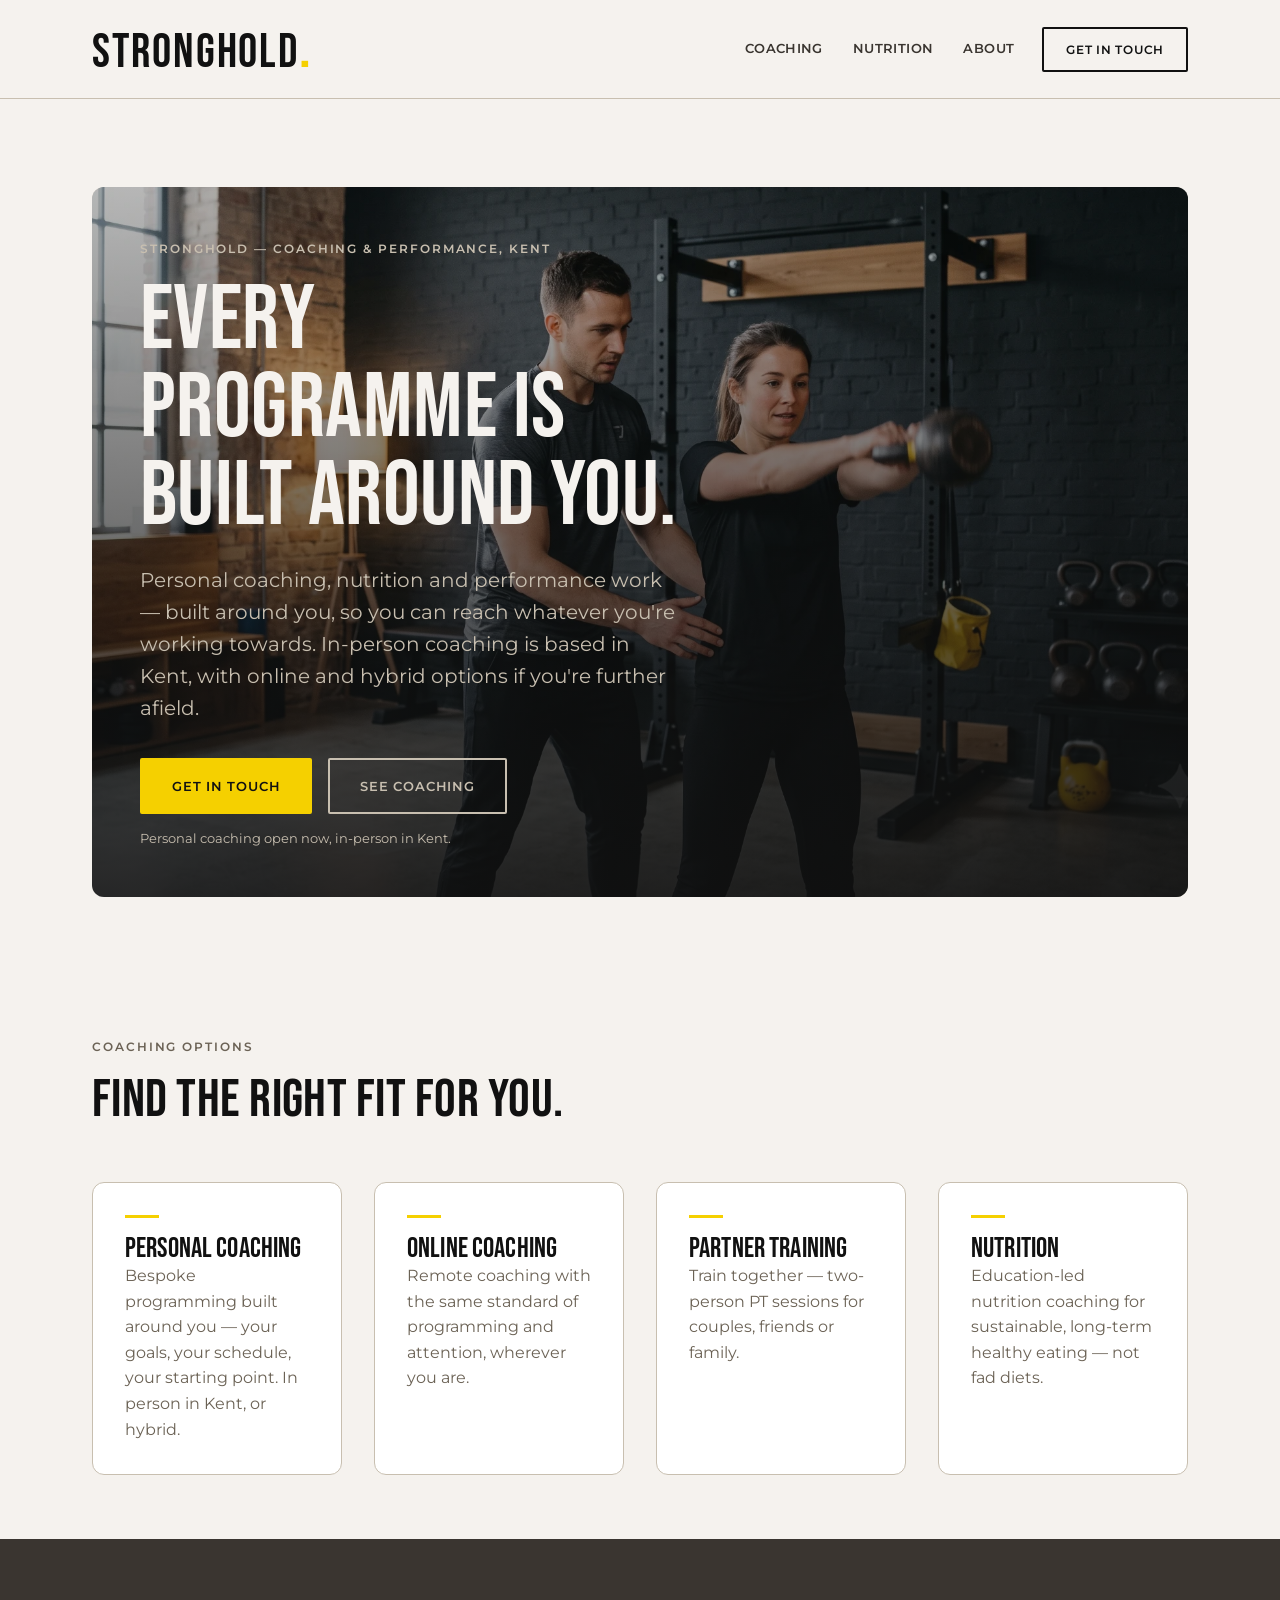
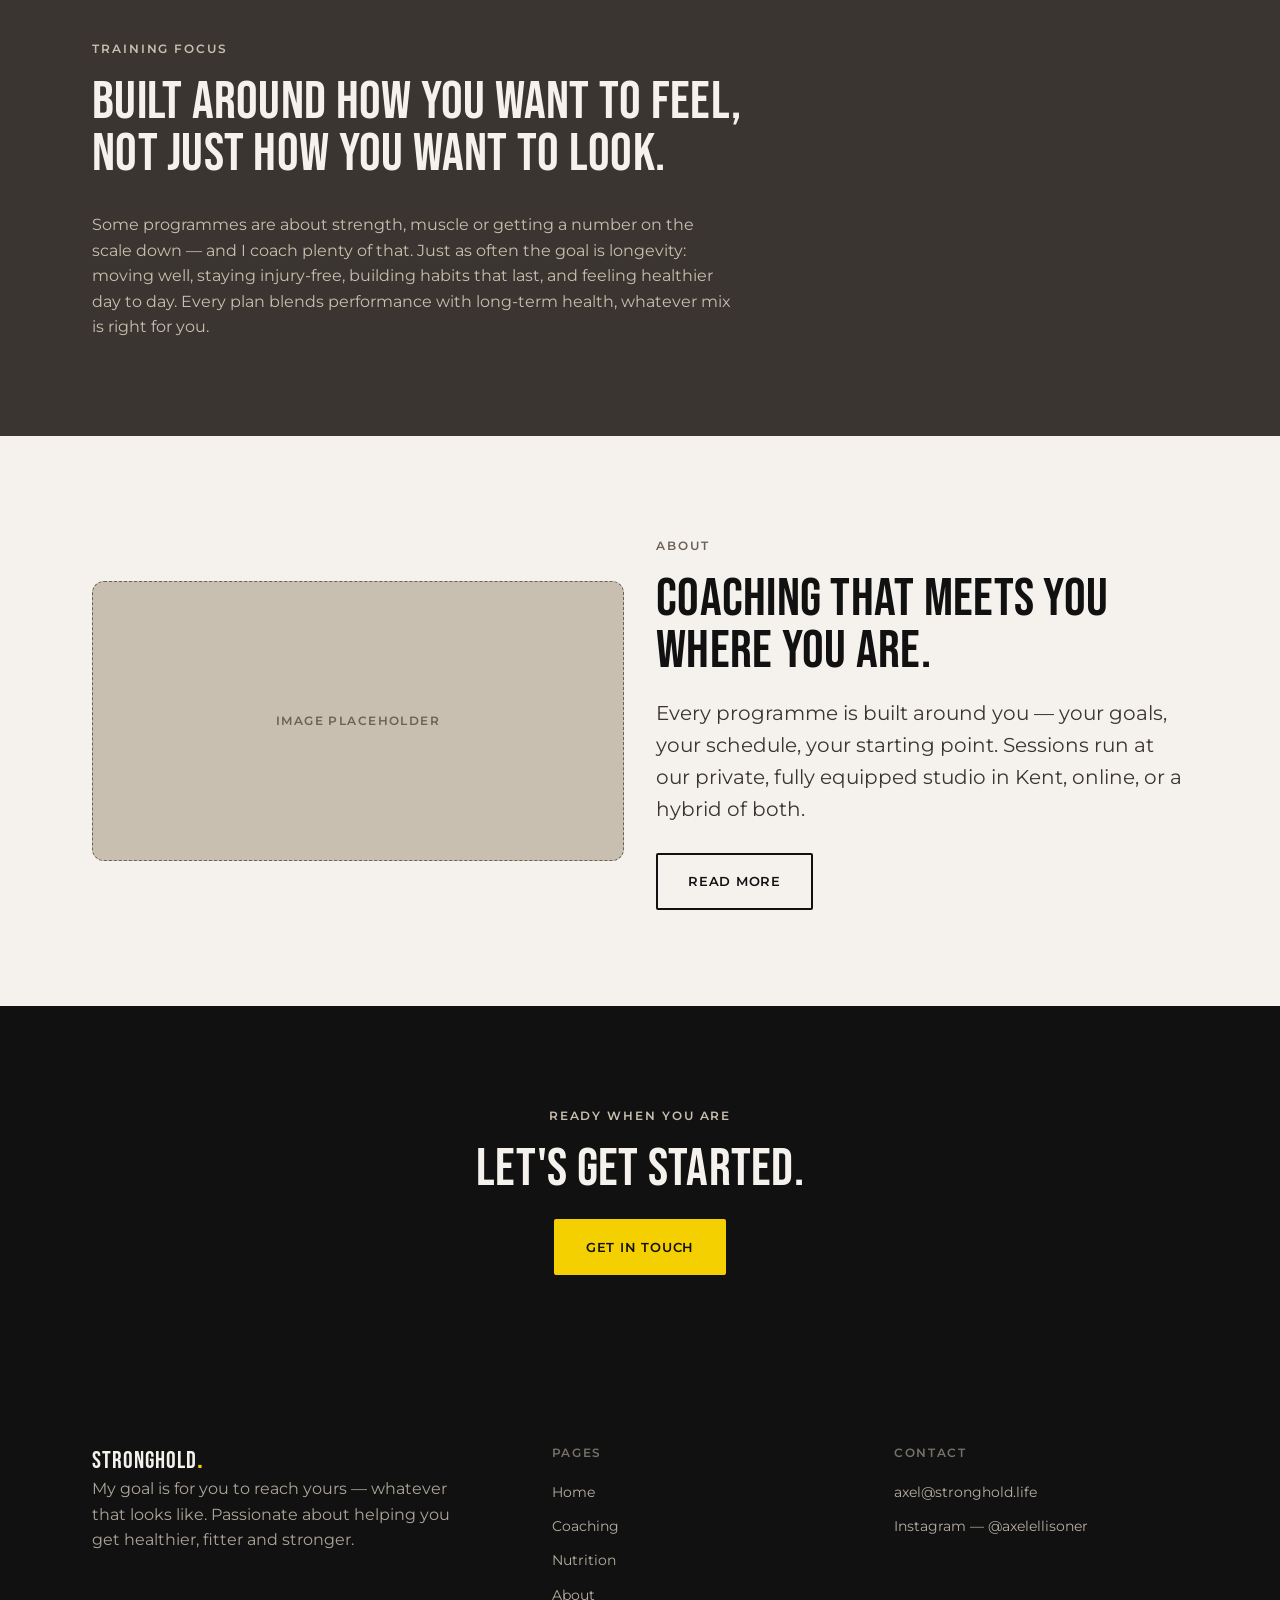
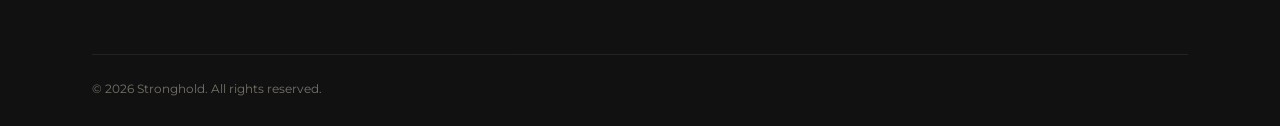
==== index.html @ ab75a1b2 "Initial commit: Stronghold coaching website Static site with homepage, coaching (personal/online/par" ====
<!DOCTYPE html>
<html lang="en">
<head>
<meta charset="UTF-8">
<meta name="viewport" content="width=device-width, initial-scale=1.0">
<title>Home — Stronghold</title>
<meta name="description" content="Stronghold — personal coaching, nutrition and performance. Every programme built around you.">
<link rel="preconnect" href="https://fonts.googleapis.com">
  <link rel="preconnect" href="https://fonts.gstatic.com" crossorigin>
  <link href="https://fonts.googleapis.com/css2?family=Bebas+Neue&family=Montserrat:wght@400;500;600;700&display=swap" rel="stylesheet">
  <link rel="stylesheet" href="style.css">

</head>
<body>
<nav class="nav">
  <div class="nav-inner">
    <a href="index.html" class="logo">STRONGHOLD<span class="logo-dot">.</span></a>
    <div class="nav-links">
        <a href="personal-coaching.html">Coaching</a>
        <a href="nutrition.html">Nutrition</a>
        <a href="about.html">About</a>
        <a href="about.html#contact" class="btn btn-ghost nav-cta mobile-cta">Get in touch</a>
    </div>
    <a href="about.html#contact" class="btn btn-ghost nav-cta">Get in touch</a>
    <button class="nav-toggle" aria-label="Open menu" aria-expanded="false">
      <span></span><span></span><span></span>
    </button>
  </div>
</nav>

<section class="hero">
  <div class="wrap">
    <div class="hero-media">
      <img src="hero-coaching.webp" alt="Coach guiding a client through a kettlebell swing in the studio" class="hero-media-img">
      <div class="hero-media-inner">
        <div class="eyebrow on-dark">Stronghold &mdash; Coaching &amp; Performance, Kent</div>
        <h1>Every programme is built around you.</h1>
        <p class="lede">Personal coaching, nutrition and performance work &mdash; built around you, so you can reach whatever you're working towards. In&#8209;person coaching is based in Kent, with online and hybrid options if you're further afield.</p>
        <div class="hero-ctas">
          <a href="about.html#contact" class="btn btn-primary">Get in touch</a>
          <a href="personal-coaching.html" class="btn btn-ghost on-dark">See coaching</a>
        </div>
        <p class="small" style="color:var(--sand); margin-top:14px;">Personal coaching open now, in-person in Kent.</p>
      </div>
    </div>
  </div>
</section>

<section class="section-tight">
  <div class="wrap">
    <div class="section-head">
      <div class="eyebrow">Coaching options</div>
      <h2>Find the right fit for you.</h2>
    </div>
    <div class="grid grid-4">
      <a href="personal-coaching.html#in-person" class="card">
        <div class="card-rule"></div>
        <h3>Personal Coaching</h3>
        <p>Bespoke programming built around you &mdash; your goals, your schedule, your starting point. In person in Kent, or hybrid.</p>
      </a>
      <a href="personal-coaching.html#online" class="card">
        <div class="card-rule"></div>
        <h3>Online Coaching</h3>
        <p>Remote coaching with the same standard of programming and attention, wherever you are.</p>
      </a>
      <a href="personal-coaching.html#partner" class="card">
        <div class="card-rule"></div>
        <h3>Partner Training</h3>
        <p>Train together &mdash; two-person PT sessions for couples, friends or family.</p>
      </a>
      <a href="nutrition.html" class="card">
        <div class="card-rule"></div>
        <h3>Nutrition</h3>
        <p>Education-led nutrition coaching for sustainable, long-term healthy eating &mdash; not fad diets.</p>
      </a>
    </div>
  </div>
</section>

<section class="section-stone">
  <div class="wrap">
    <div class="section-head" style="margin-bottom:32px;">
      <div class="eyebrow on-dark">Training focus</div>
      <h2>Built around how you want to feel, not just how you want to look.</h2>
    </div>
    <p style="max-width:640px;">Some programmes are about strength, muscle or getting a number on the scale down &mdash; and I coach plenty of that. Just as often the goal is longevity: moving well, staying injury&#8209;free, building habits that last, and feeling healthier day to day. Every plan blends performance with long&#8209;term health, whatever mix is right for you.</p>
  </div>
</section>

<section class="section">
  <div class="wrap grid grid-2" style="align-items:center;">
    <div class="img-placeholder" style="min-height:280px;">Image placeholder</div>
    <div>
      <div class="eyebrow">About</div>
      <h2 style="margin-bottom:20px;">Coaching that meets you where you are.</h2>
      <p class="lede" style="margin-bottom:28px;">Every programme is built around you &mdash; your goals, your schedule, your starting point. Sessions run at our private, fully equipped studio in Kent, online, or a hybrid of both.</p>
      <a href="about.html" class="btn btn-ghost">Read more</a>
    </div>
  </div>
</section>

<section class="section-dark">
  <div class="wrap center" style="max-width:640px; margin:0 auto;">
    <div class="eyebrow on-dark" style="justify-content:center;">Ready when you are</div>
    <h2 style="margin-bottom:24px;">Let's get started.</h2>
    <a href="about.html#contact" class="btn btn-primary on-dark">Get in touch</a>
  </div>
</section>

<footer class="footer">
  <div class="wrap">
    <div class="footer-grid">
      <div>
        <a href="index.html" class="logo">STRONGHOLD<span class="logo-dot">.</span></a>
        <p class="footer-statement">My goal is for you to reach yours — whatever that looks like. Passionate about helping you get healthier, fitter and stronger.</p>
      </div>
      <div>
        <div class="footer-heading">Pages</div>
        <div class="footer-links">
          <a href="index.html">Home</a>
          <a href="personal-coaching.html">Coaching</a>
          <a href="nutrition.html">Nutrition</a>
          <a href="about.html">About</a>
        </div>
      </div>
      <div>
        <div class="footer-heading">Contact</div>
        <div class="footer-links">
          <a href="mailto:axel@stronghold.life">axel@stronghold.life</a>
          <a href="https://instagram.com/axelellisoner" target="_blank" rel="noopener">Instagram — @axelellisoner</a>
        </div>
      </div>
    </div>
    <div class="footer-bottom">
      <span>&copy; 2026 Stronghold. All rights reserved.</span>
    </div>
  </div>
</footer>
<script src="script.js"></script>
</body>
</html>
---- style.css ----
/* ============================================================
   STRONGHOLD — shared stylesheet
   Light scheme. Bebas Neue (display) + Montserrat (body).
   ============================================================ */

:root{
  --bg:      #F5F2EE; /* background */
  --accent:  #F5D000; /* Maximum Yellow */
  --pitch:   #111111; /* near-black */
  --stone:   #3A3530; /* dark warm brown-black */
  --grey:    #6B6255; /* warm grey — secondary text */
  --sand:    #C8BFB0; /* borders / hairlines */
  --white:   #FFFFFF;

  --radius-cta: 2px;
  --radius-card: 12px;

  --container: 1160px;
  --gutter: 32px;
}

*, *::before, *::after{ box-sizing: border-box; }
html{ scroll-behavior: smooth; }
html, body{ margin:0; padding:0; }

body{
  background: var(--bg);
  color: var(--stone);
  font-family: 'Montserrat', sans-serif;
  font-weight: 400;
  font-size: 16px;
  line-height: 1.6;
  -webkit-font-smoothing: antialiased;
}

img{ max-width:100%; display:block; }
a{ color: inherit; text-decoration: none; }

.wrap{
  max-width: var(--container);
  margin: 0 auto;
  padding: 0 var(--gutter);
}

@media (prefers-reduced-motion: reduce){
  *{ animation-duration: 0.001ms !important; animation-iteration-count: 1 !important; transition-duration: 0.001ms !important; scroll-behavior: auto !important; }
}

:focus-visible{
  outline: 2px solid var(--pitch);
  outline-offset: 3px;
}

/* ---------- Type ---------- */

h1, h2, h3, h4,
.display{
  font-family: 'Bebas Neue', sans-serif;
  font-weight: 400;
  color: var(--pitch);
  line-height: 0.96;
  letter-spacing: 0.005em;
  margin: 0;
  text-transform: uppercase;
}

h1{ font-size: clamp(44px, 7.2vw, 92px); }
h2{ font-size: clamp(32px, 4.4vw, 54px); }
h3{ font-size: clamp(22px, 2.4vw, 28px); }

p{ margin: 0 0 16px; color: var(--grey); }
p:last-child{ margin-bottom: 0; }

.lede{
  font-size: clamp(17px, 1.6vw, 20px);
  color: var(--stone);
  max-width: 46ch;
}

.eyebrow{
  display: inline-flex;
  align-items: center;
  gap: 10px;
  font-family: 'Montserrat', sans-serif;
  font-weight: 600;
  font-size: 12px;
  letter-spacing: 0.16em;
  text-transform: uppercase;
  color: var(--grey);
  margin-bottom: 18px;
}

.eyebrow.on-dark{ color: var(--sand); }

/* ---------- Buttons ---------- */

.btn{
  display: inline-flex;
  align-items: center;
  justify-content: center;
  gap: 10px;
  font-family: 'Montserrat', sans-serif;
  font-weight: 600;
  font-size: 13px;
  letter-spacing: 0.06em;
  text-transform: uppercase;
  padding: 16px 30px;
  border-radius: var(--radius-cta);
  border: 2px solid transparent;
  cursor: pointer;
  transition: background 0.15s ease, color 0.15s ease, border-color 0.15s ease;
  white-space: nowrap;
}

.btn-primary{
  background: var(--accent);
  border-color: var(--accent);
  color: var(--pitch);
}
.btn-primary:hover{ background: transparent; border-color: var(--pitch); color: var(--pitch); }
.btn-primary.on-dark:hover{ border-color: var(--sand); color: var(--sand); }

.btn-ghost{
  background: transparent;
  border-color: var(--pitch);
  color: var(--pitch);
}
.btn-ghost:hover{ background: var(--pitch); color: var(--bg); }

.btn-ghost.on-dark{ border-color: var(--sand); color: var(--sand); }
.btn-ghost.on-dark:hover{ background: var(--sand); color: var(--stone); }

.btn-block{ width: 100%; }

/* ---------- Nav ---------- */

.nav{
  position: sticky;
  top: 0;
  z-index: 100;
  background: rgba(245,242,238,0.92);
  backdrop-filter: blur(8px);
  border-bottom: 1px solid var(--sand);
}

.nav-inner{
  max-width: var(--container);
  margin: 0 auto;
  padding: 18px var(--gutter);
  display: flex;
  align-items: center;
  gap: 28px;
}

.logo{
  font-family: 'Bebas Neue', sans-serif;
  font-size: 24px;
  line-height: 1;
  letter-spacing: 0.04em;
  color: var(--pitch);
  margin-right: auto;
}

.nav .logo{ font-size: 48px; }

.logo-dot{
  color: var(--accent);
  font-size: 1.3em;
}

.nav-links{
  display: flex;
  align-items: center;
  gap: 30px;
}

.nav-links a{
  font-size: 13px;
  font-weight: 600;
  letter-spacing: 0.03em;
  text-transform: uppercase;
  color: var(--stone);
  padding: 4px 0;
  border-bottom: 2px solid transparent;
  transition: color 0.15s ease, border-color 0.15s ease;
}
.nav-links a:hover,
.nav-links a[aria-current="page"]{
  color: var(--pitch);
  border-color: var(--accent);
}

.nav-cta{ padding: 11px 22px; font-size: 12px; flex: none; }
.mobile-cta{ display: none; }

.nav-toggle{
  display: none;
  width: 34px; height: 34px;
  border: none;
  background: transparent;
  cursor: pointer;
  position: relative;
  flex: none;
}
.nav-toggle span{
  position: absolute; left: 5px; right: 5px; height: 2px;
  background: var(--pitch);
  transition: transform 0.2s ease, opacity 0.2s ease, top 0.2s ease;
}
.nav-toggle span:nth-child(1){ top: 11px; }
.nav-toggle span:nth-child(2){ top: 17px; }
.nav-toggle span:nth-child(3){ top: 23px; }
.nav.open .nav-toggle span:nth-child(1){ top: 17px; transform: rotate(45deg); }
.nav.open .nav-toggle span:nth-child(2){ opacity: 0; }
.nav.open .nav-toggle span:nth-child(3){ top: 17px; transform: rotate(-45deg); }

@media (max-width: 860px){
  .nav-links{
    position: fixed;
    top: 65px; left: 0; right: 0; bottom: 0;
    background: var(--bg);
    flex-direction: column;
    align-items: flex-start;
    padding: 36px var(--gutter);
    gap: 26px;
    transform: translateX(100%);
    transition: transform 0.25s ease;
    overflow-y: auto;
  }
  .nav-links a{ font-size: 22px; font-family:'Bebas Neue',sans-serif; letter-spacing:0.02em; }
  .nav.open .nav-links{ transform: translateX(0); }
  .nav-toggle{ display: block; }
  .nav-cta{ display: none; }
  .nav.open .nav-cta.mobile-cta{
    display: inline-flex; margin-top: 6px;
  }
}

/* ---------- Sections / layout ---------- */

.section{ padding: 96px 0; }
.section-tight{ padding: 64px 0; }

.section-dark{ padding: 96px 0; background: var(--pitch); color: var(--sand); }
.section-dark h1, .section-dark h2, .section-dark h3{ color: var(--bg); }
.section-dark p{ color: var(--sand); }

.section-stone{ padding: 96px 0; background: var(--stone); color: var(--sand); }
.section-stone h1, .section-stone h2, .section-stone h3{ color: var(--bg); }
.section-stone p{ color: var(--sand); }

.grid{ display: grid; gap: var(--gutter); }
.grid-2{ grid-template-columns: 1fr 1fr; }
.grid-3{ grid-template-columns: repeat(3, 1fr); }
.grid-4{ grid-template-columns: repeat(4, 1fr); }

@media (max-width: 860px){
  .grid-2, .grid-3, .grid-4{ grid-template-columns: 1fr; }
}

.hairline{ border: none; border-top: 1px solid var(--sand); margin: 0; }
.hairline.on-dark{ border-top-color: rgba(245,242,238,0.18); }

/* ---------- Cards ---------- */

.card{
  background: var(--white);
  border: 1px solid var(--sand);
  border-radius: var(--radius-card);
  padding: 32px;
}

.card-flush{ padding: 0; overflow: hidden; }

.card-dark{
  background: var(--stone);
  border-color: var(--stone);
  color: var(--sand);
}
.card-dark h3{ color: var(--bg); }
.card-dark p{ color: var(--sand); }

.card-rule{
  width: 34px; height: 3px;
  background: var(--accent);
  margin-bottom: 18px;
}

/* ---------- Tags / pills ---------- */

.tag{
  display: inline-flex;
  align-items: center;
  gap: 8px;
  font-size: 12px;
  font-weight: 600;
  letter-spacing: 0.06em;
  text-transform: uppercase;
  color: var(--stone);
  border: 1px solid var(--sand);
  border-radius: 999px;
  padding: 9px 16px;
}
.tag::before{
  content:'';
  width:5px; height:5px;
  background: var(--accent);
  border-radius: 50%;
  flex: none;
}
.tag-row{ display:flex; flex-wrap:wrap; gap:12px; }

.tag.on-dark{ color: var(--sand); border-color: rgba(245,242,238,0.25); }

/* ---------- Hero ---------- */

.hero{
  padding: 88px 0 72px;
}

.hero h1{ margin-bottom: 22px; }
.hero .lede{ margin-bottom: 34px; }
.hero-ctas{ display:flex; flex-wrap:wrap; gap: 16px; }

.hero-media{
  position: relative;
  min-height: 640px;
  border-radius: var(--radius-card);
  overflow: hidden;
  display: flex;
  align-items: flex-end;
  background: var(--sand);
}
.hero-media-img{
  position: absolute; inset: 0;
  width: 100%; height: 100%;
  object-fit: cover;
  z-index: 0;
}
.hero-media::before{
  content: '';
  position: absolute; inset: 0;
  z-index: 1;
  background: linear-gradient(180deg, rgba(17,17,17,0.3) 0%, rgba(17,17,17,0.9) 100%);
}
.hero-media-inner{
  position: relative;
  z-index: 2;
  padding: 48px;
  max-width: 640px;
}
.hero-media-inner h1{ color: var(--bg); }
.hero-media-inner .lede{ color: var(--sand); }
@media (max-width: 600px){
  .hero-media{ min-height: 440px; }
  .hero-media-inner{ padding: 28px; }
}

.hero-panel{
  background: var(--stone);
  border-radius: var(--radius-card);
  padding: 40px;
  position: relative;
  overflow: hidden;
  min-height: 320px;
  display: flex;
  flex-direction: column;
  justify-content: flex-end;
  color: var(--sand);
}
.hero-panel::before{
  content: 'S';
  position: absolute;
  top: -0.28em; right: -0.06em;
  font-family: 'Bebas Neue', sans-serif;
  font-size: 340px;
  color: rgba(245,242,238,0.05);
  line-height: 1;
  pointer-events: none;
}
.hero-panel .panel-label{
  font-size: 12px; font-weight:600; letter-spacing:0.14em; text-transform:uppercase;
  color: var(--sand); opacity:0.75; margin-bottom: 10px;
}
.hero-panel .panel-stat{
  font-family:'Bebas Neue',sans-serif; font-size: 56px; color: var(--bg); line-height:1;
}

/* ---------- Image placeholders ---------- */

.img-placeholder{
  background: var(--sand);
  border: 1px dashed var(--grey);
  border-radius: var(--radius-card);
  display: flex;
  align-items: center;
  justify-content: center;
  min-height: 320px;
  color: var(--grey);
  font-size: 12px;
  font-weight: 600;
  letter-spacing: 0.12em;
  text-transform: uppercase;
}

/* ---------- Form ---------- */

.form-card{
  background: var(--white);
  border: 1px solid var(--sand);
  border-radius: var(--radius-card);
  padding: 40px;
}
@media (max-width:600px){ .form-card{ padding: 28px 22px; } }

.field{ margin-bottom: 22px; }
.field label{
  display:block;
  font-size: 12px;
  font-weight: 600;
  letter-spacing: 0.08em;
  text-transform: uppercase;
  color: var(--stone);
  margin-bottom: 9px;
}
.field input,
.field textarea,
.field select{
  width: 100%;
  font-family: 'Montserrat', sans-serif;
  font-size: 15px;
  color: var(--pitch);
  background: var(--bg);
  border: 1px solid var(--sand);
  border-radius: var(--radius-cta);
  padding: 13px 15px;
  transition: border-color 0.15s ease;
}
.field input:focus,
.field textarea:focus,
.field select:focus{
  border-color: var(--pitch);
  outline: none;
}
.field textarea{ resize: vertical; min-height: 110px; }

.form-note{
  font-size: 13px;
  color: var(--grey);
  margin-top: 16px;
}
.form-note a{ color: var(--stone); text-decoration: underline; text-underline-offset: 3px; }

.form-status{
  font-size: 13px;
  font-weight: 600;
  margin-top: 14px;
  display: none;
}
.form-status.visible{ display: block; }

/* ---------- Footer ---------- */

.footer{
  background: var(--pitch);
  color: var(--sand);
  padding: 72px 0 28px;
}
.footer-grid{
  display: grid;
  grid-template-columns: 1.4fr 1fr 1fr;
  gap: 48px;
  padding-bottom: 48px;
}
@media (max-width: 760px){
  .footer-grid{ grid-template-columns: 1fr; gap: 36px; }
}
.footer .logo{ color: var(--bg); margin-bottom: 16px; }
.footer-statement{ max-width: 34ch; color: var(--sand); opacity: 0.85; }

.footer-heading{
  font-size: 12px; font-weight:600; letter-spacing:0.14em; text-transform:uppercase;
  color: var(--sand); opacity: 0.55; margin-bottom: 18px;
}
.footer-links{ display:flex; flex-direction:column; gap:12px; }
.footer-links a{ color: var(--sand); font-size: 14px; opacity: 0.9; }
.footer-links a:hover{ color: var(--accent); opacity: 1; }

.footer-bottom{
  border-top: 1px solid rgba(245,242,238,0.14);
  padding-top: 24px;
  display: flex;
  justify-content: space-between;
  align-items: center;
  flex-wrap: wrap;
  gap: 12px;
  font-size: 12px;
  color: var(--sand);
  opacity: 0.55;
}

/* ---------- Misc utility ---------- */

.center{ text-align: center; }
.mx-auto{ margin-left:auto; margin-right:auto; }
.section-head{ max-width: 680px; margin-bottom: 56px; }
.section-head.center{ margin-left:auto; margin-right:auto; }
.mt-40{ margin-top: 40px; }
.small{ font-size: 13px; }
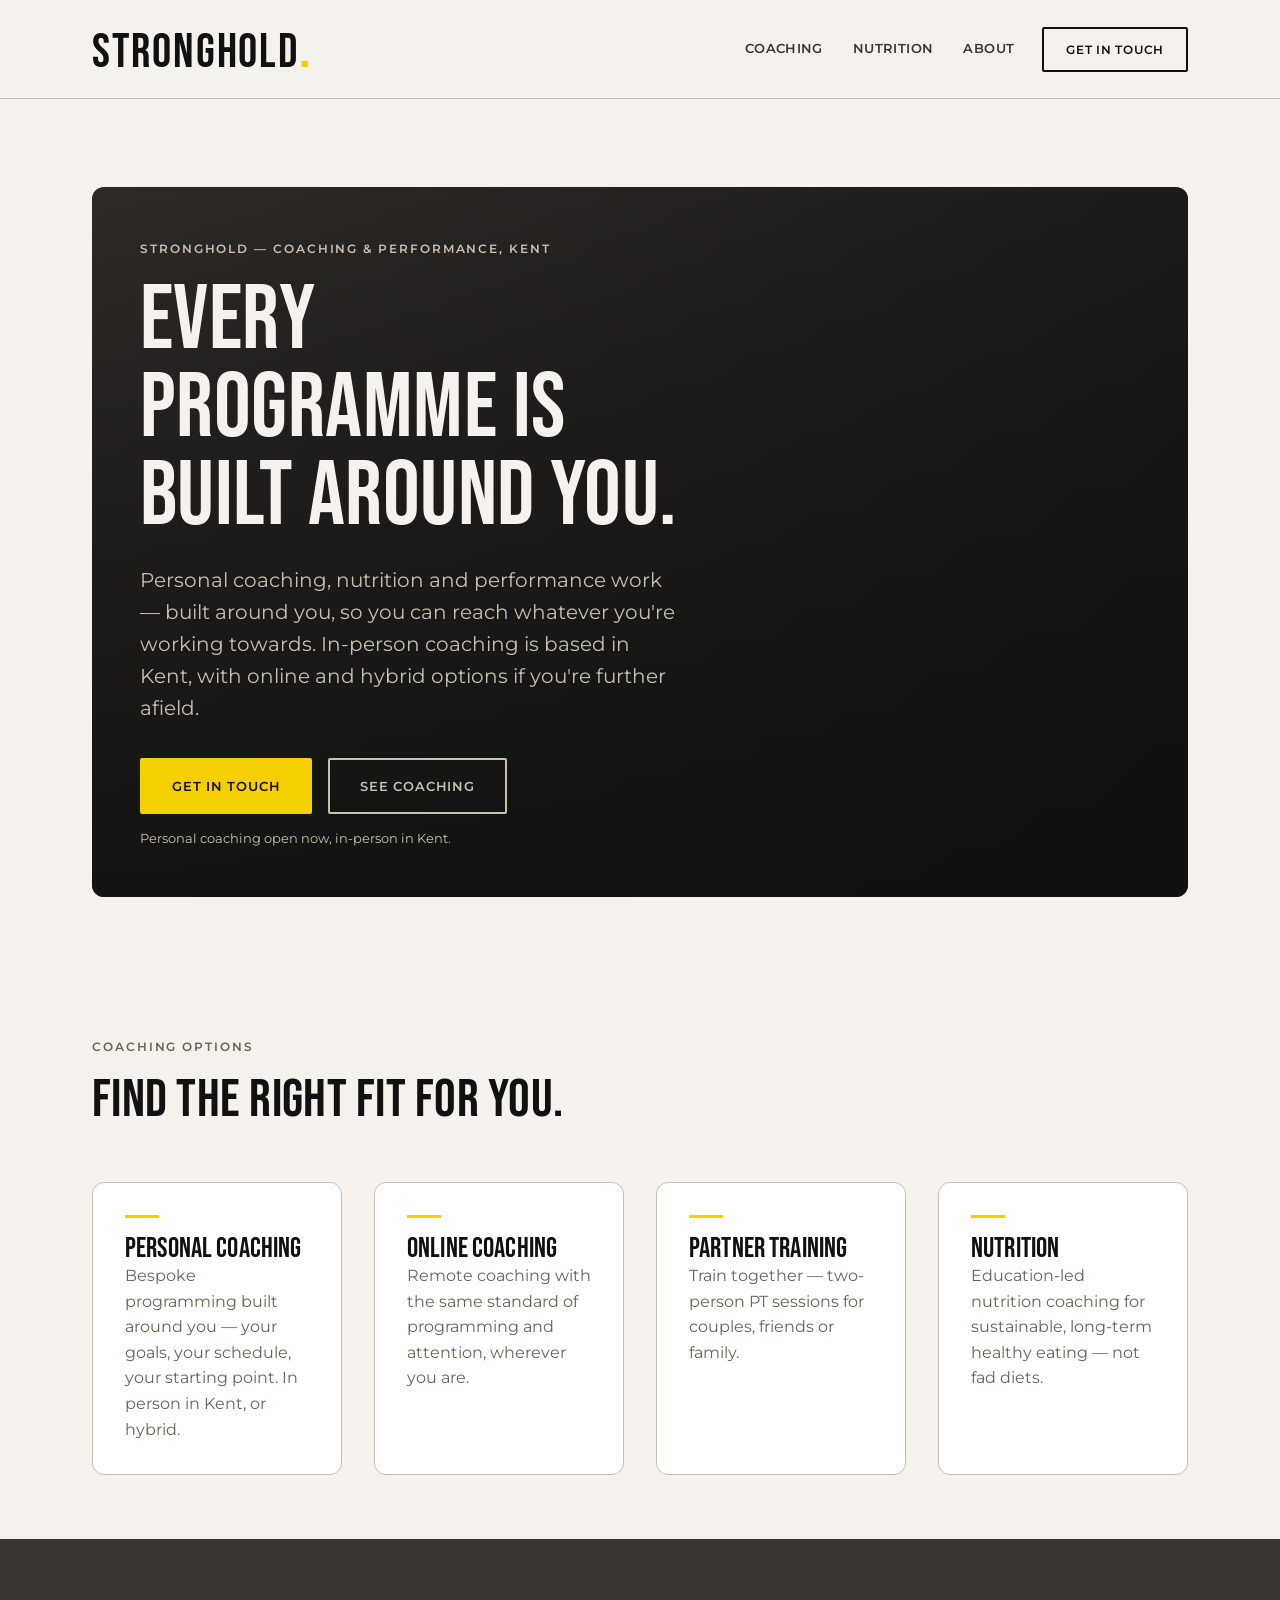
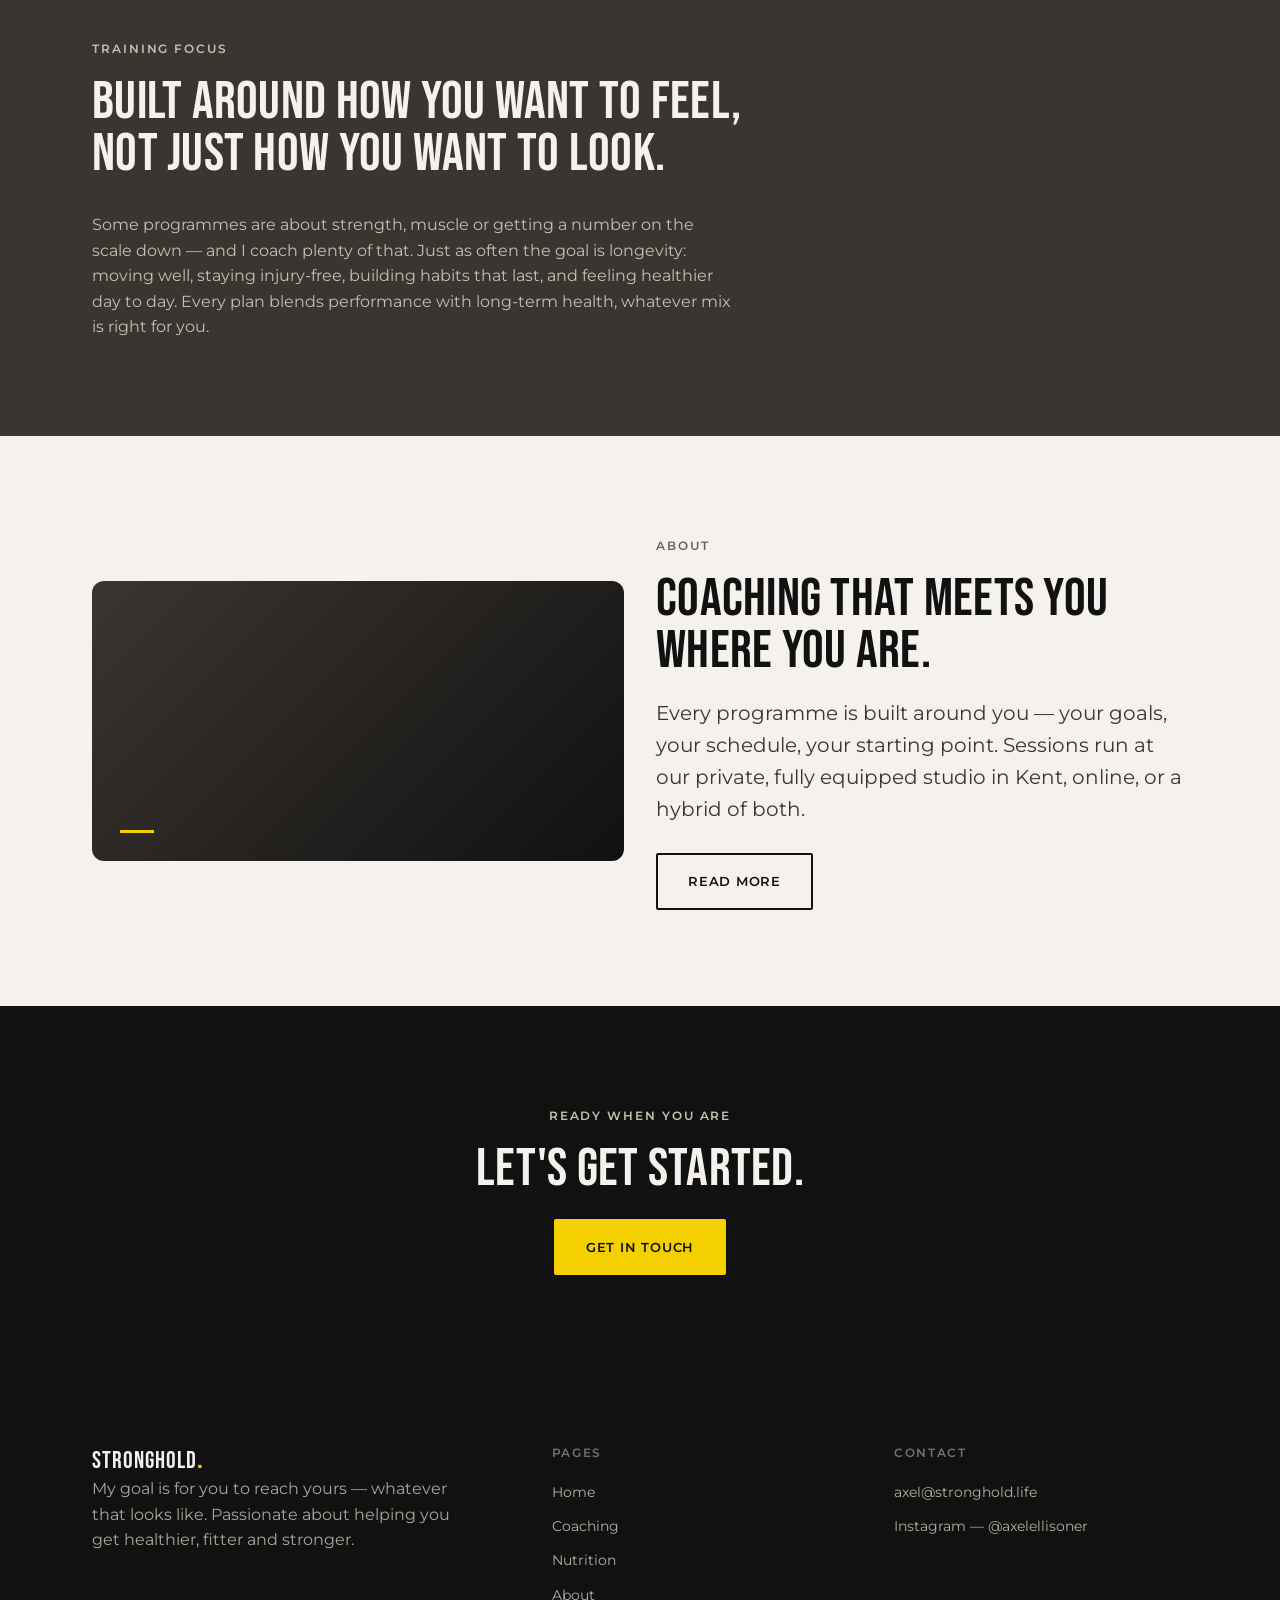
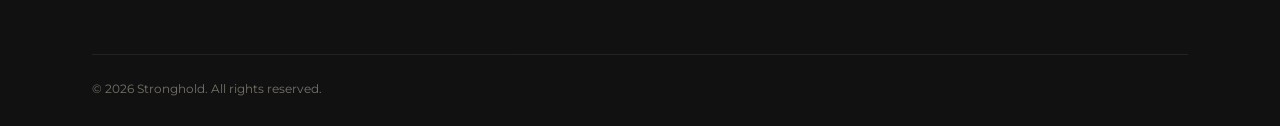
==== commit 955880bf: "Add image-free launch version Replace the hero photo and placeholder image boxes with CSS gradient p" ====
--- a/index.html
+++ b/index.html
@@ -30,8 +30,7 @@
 
 <section class="hero">
   <div class="wrap">
-    <div class="hero-media">
-      <img src="hero-coaching.webp" alt="Coach guiding a client through a kettlebell swing in the studio" class="hero-media-img">
+    <div class="hero-media hero-media--no-image">
       <div class="hero-media-inner">
         <div class="eyebrow on-dark">Stronghold &mdash; Coaching &amp; Performance, Kent</div>
         <h1>Every programme is built around you.</h1>
@@ -89,7 +88,7 @@
 
 <section class="section">
   <div class="wrap grid grid-2" style="align-items:center;">
-    <div class="img-placeholder" style="min-height:280px;">Image placeholder</div>
+    <div class="img-placeholder" style="min-height:280px;"></div>
     <div>
       <div class="eyebrow">About</div>
       <h2 style="margin-bottom:20px;">Coaching that meets you where you are.</h2>
--- a/style.css
+++ b/style.css
@@ -337,6 +337,9 @@
   object-fit: cover;
   z-index: 0;
 }
+.hero-media--no-image{
+  background: linear-gradient(135deg, var(--stone) 0%, var(--pitch) 100%);
+}
 .hero-media::before{
   content: '';
   position: absolute; inset: 0;
@@ -386,21 +389,21 @@
   font-family:'Bebas Neue',sans-serif; font-size: 56px; color: var(--bg); line-height:1;
 }
 
-/* ---------- Image placeholders ---------- */
+/* ---------- Decorative panels (image-free) ---------- */
 
 .img-placeholder{
-  background: var(--sand);
-  border: 1px dashed var(--grey);
+  background: linear-gradient(135deg, var(--stone) 0%, var(--pitch) 100%);
   border-radius: var(--radius-card);
-  display: flex;
-  align-items: center;
-  justify-content: center;
+  position: relative;
+  overflow: hidden;
   min-height: 320px;
-  color: var(--grey);
-  font-size: 12px;
-  font-weight: 600;
-  letter-spacing: 0.12em;
-  text-transform: uppercase;
+}
+.img-placeholder::after{
+  content: '';
+  position: absolute;
+  bottom: 28px; left: 28px;
+  width: 34px; height: 3px;
+  background: var(--accent);
 }
 
 /* ---------- Form ---------- */
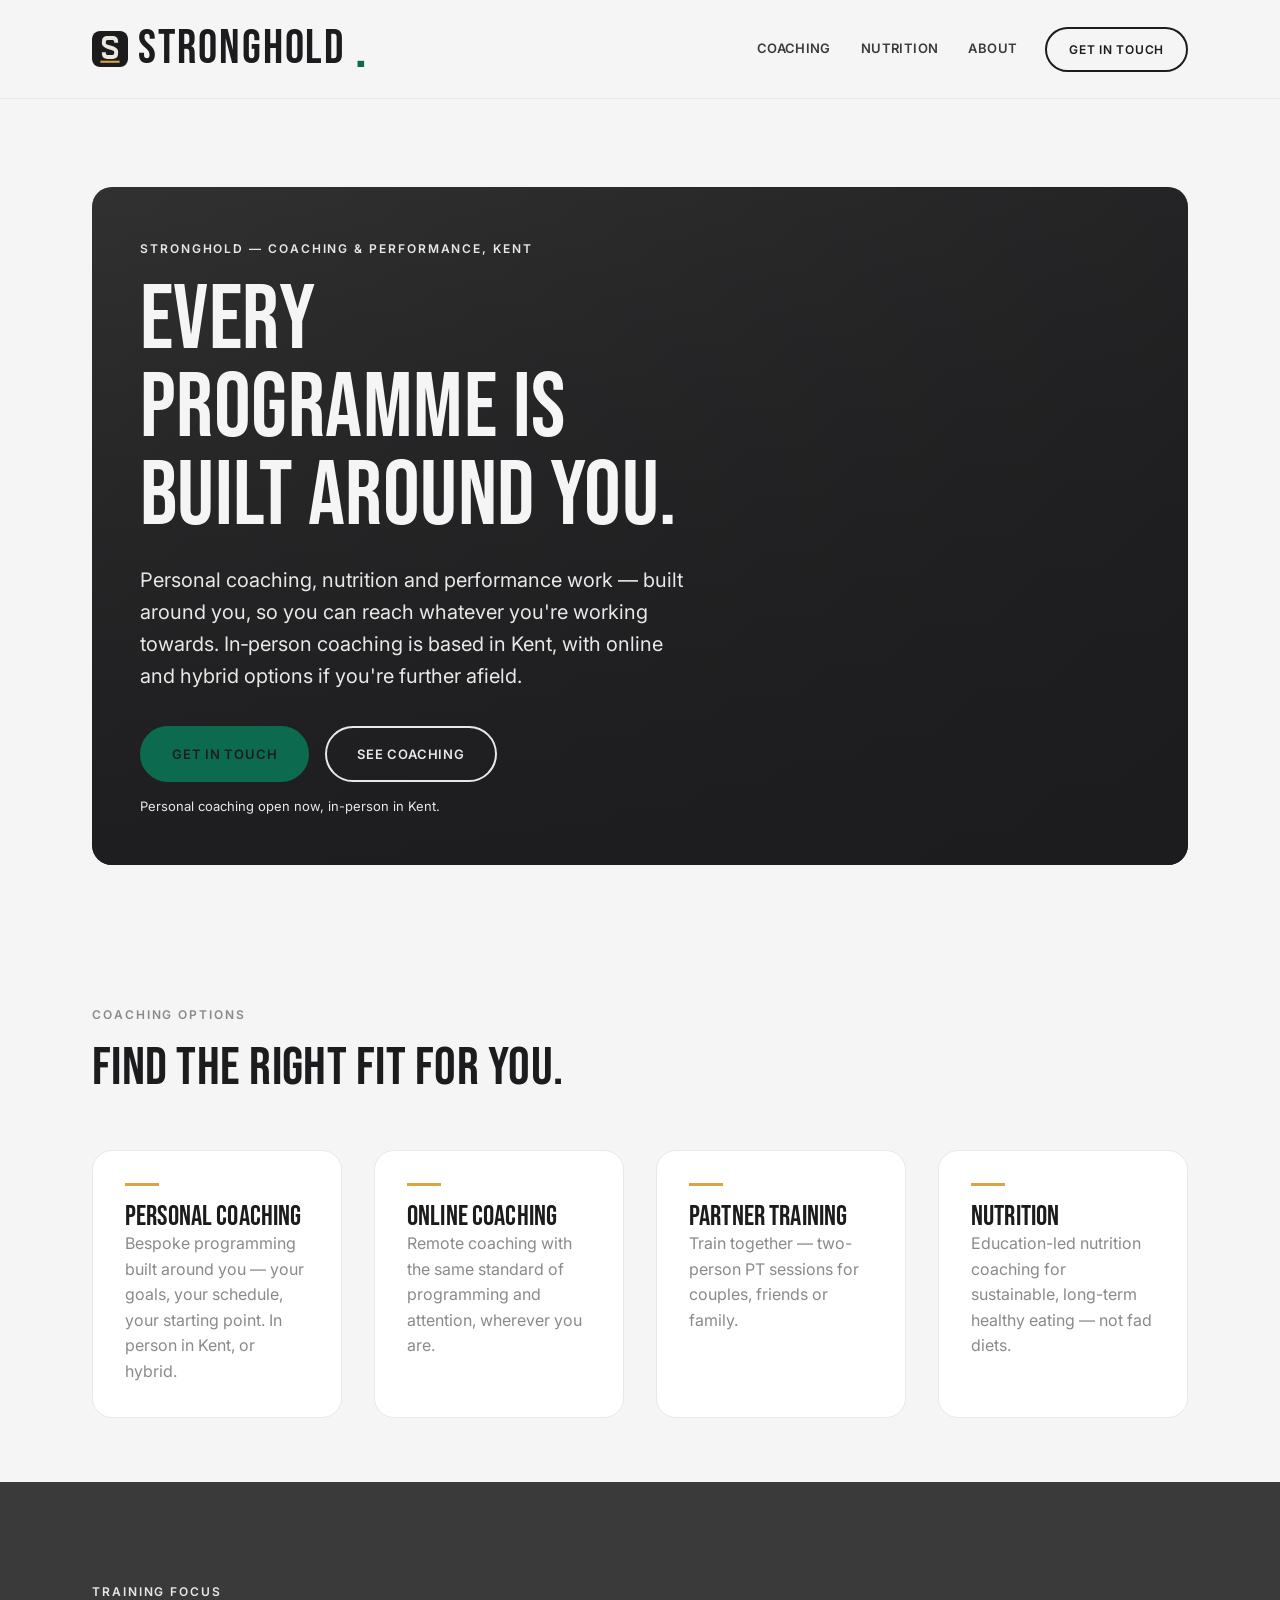
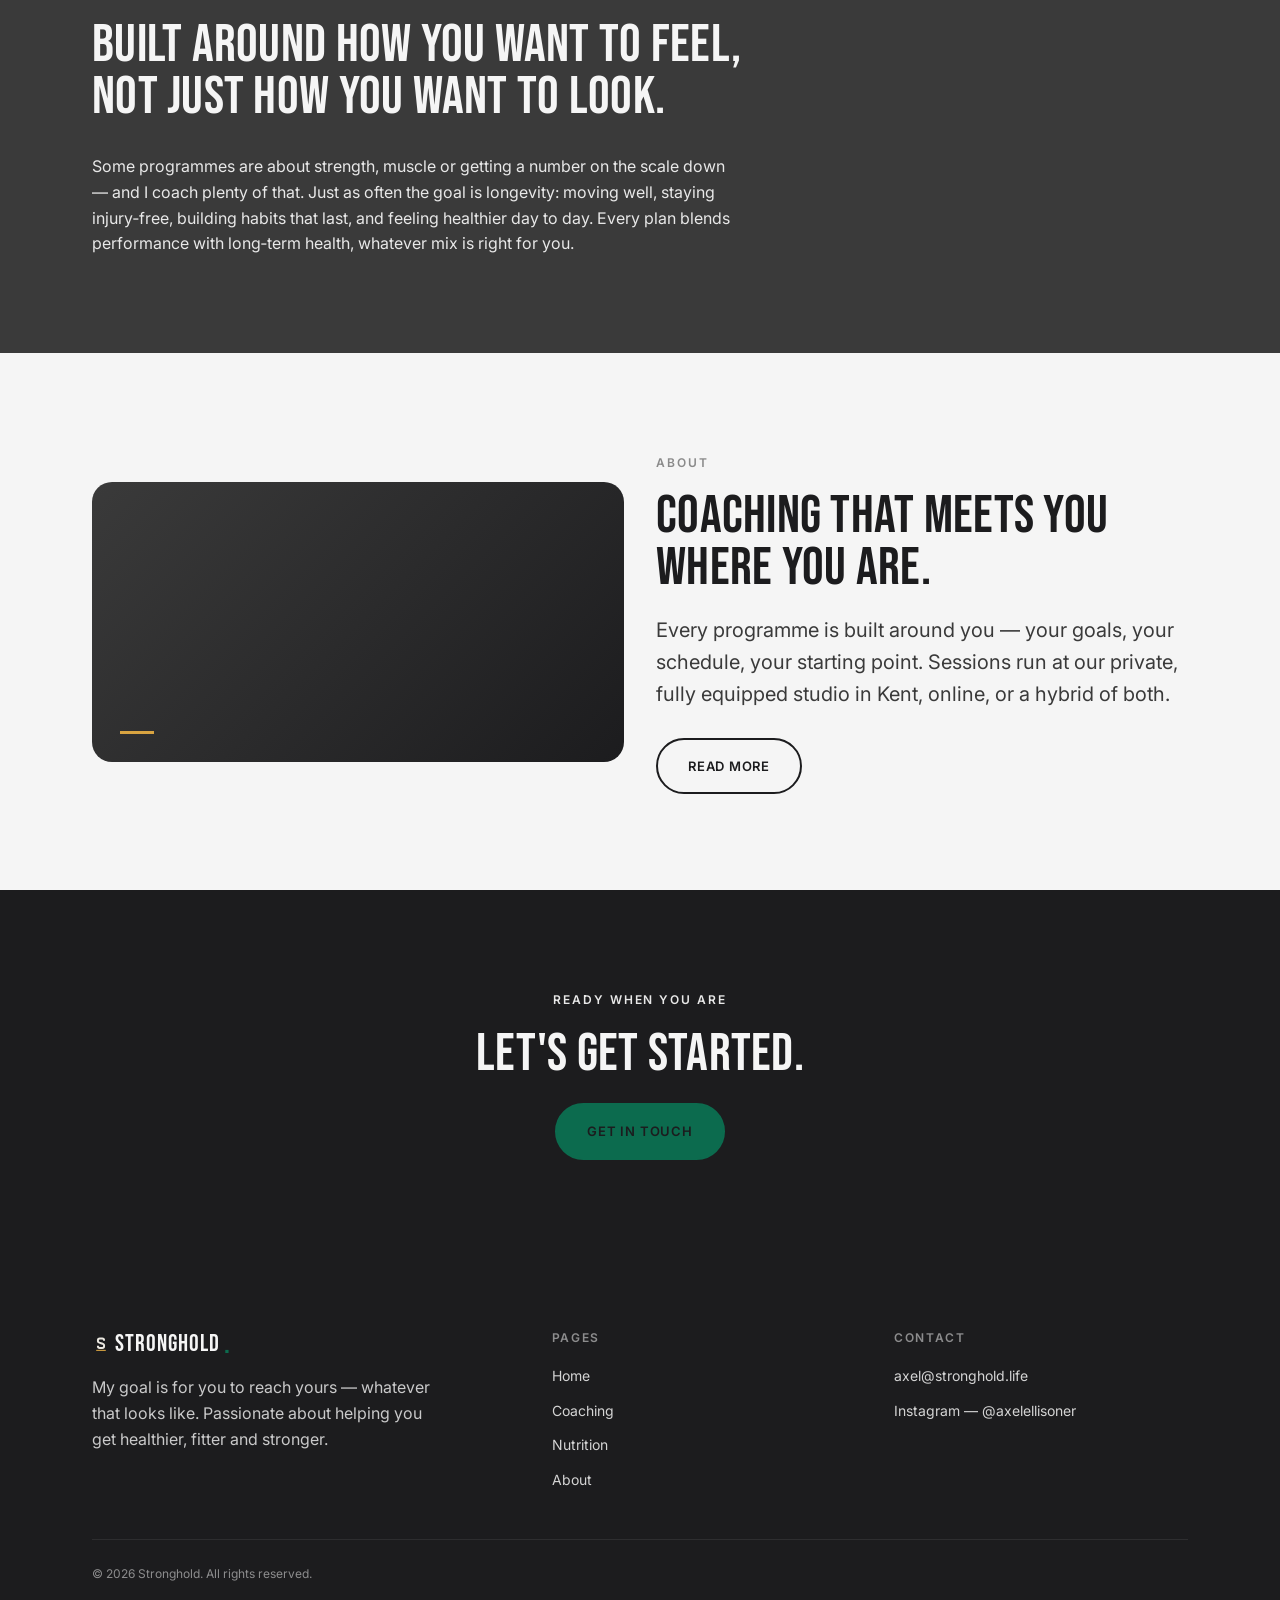
==== commit 914b2324: "Restyle website to match Stronghold Coach app branding Adopt the app's visual identity across all pa" ====
--- a/index.html
+++ b/index.html
@@ -7,14 +7,15 @@
 <meta name="description" content="Stronghold — personal coaching, nutrition and performance. Every programme built around you.">
 <link rel="preconnect" href="https://fonts.googleapis.com">
   <link rel="preconnect" href="https://fonts.gstatic.com" crossorigin>
-  <link href="https://fonts.googleapis.com/css2?family=Bebas+Neue&family=Montserrat:wght@400;500;600;700&display=swap" rel="stylesheet">
+  <link href="https://fonts.googleapis.com/css2?family=Bebas+Neue&family=Inter:wght@400;500;600;700;800&display=swap" rel="stylesheet">
+  <link rel="icon" href="logo-mark.svg" type="image/svg+xml">
   <link rel="stylesheet" href="style.css">
 
 </head>
 <body>
 <nav class="nav">
   <div class="nav-inner">
-    <a href="index.html" class="logo">STRONGHOLD<span class="logo-dot">.</span></a>
+    <a href="index.html" class="logo"><img src="logo-mark.svg" alt="" class="logo-mark">STRONGHOLD<span class="logo-dot">.</span></a>
     <div class="nav-links">
         <a href="personal-coaching.html">Coaching</a>
         <a href="nutrition.html">Nutrition</a>
@@ -110,7 +111,7 @@
   <div class="wrap">
     <div class="footer-grid">
       <div>
-        <a href="index.html" class="logo">STRONGHOLD<span class="logo-dot">.</span></a>
+        <a href="index.html" class="logo"><img src="logo-mark.svg" alt="" class="logo-mark">STRONGHOLD<span class="logo-dot">.</span></a>
         <p class="footer-statement">My goal is for you to reach yours — whatever that looks like. Passionate about helping you get healthier, fitter and stronger.</p>
       </div>
       <div>
--- a/style.css
+++ b/style.css
@@ -1,19 +1,22 @@
 /* ============================================================
    STRONGHOLD — shared stylesheet
-   Light scheme. Bebas Neue (display) + Montserrat (body).
+   Light scheme. Bebas Neue (display) + Inter (body).
+   Palette matches the Stronghold Coach app and logo mark.
    ============================================================ */
 
 :root{
-  --bg:      #F5F2EE; /* background */
-  --accent:  #F5D000; /* Maximum Yellow */
-  --pitch:   #111111; /* near-black */
-  --stone:   #3A3530; /* dark warm brown-black */
-  --grey:    #6B6255; /* warm grey — secondary text */
-  --sand:    #C8BFB0; /* borders / hairlines */
+  --bg:      #F5F5F5; /* background — app paper */
+  --accent:  #0C6B4E; /* app accent green — buttons, links, highlights */
+  --gold:    #D9A441; /* logo-mark gold — brand accents only */
+  --pitch:   #1C1C1E; /* near-black — matches logo-mark background */
+  --stone:   #3A3A3A; /* body ink */
+  --grey:    #8A8A8A; /* muted secondary text */
+  --sand:    #E8E8E8; /* borders / hairlines, and text on dark surfaces */
   --white:   #FFFFFF;
 
-  --radius-cta: 2px;
-  --radius-card: 12px;
+  --radius-cta: 999px;
+  --radius-input: 10px;
+  --radius-card: 20px;
 
   --container: 1160px;
   --gutter: 32px;
@@ -26,7 +29,7 @@
 body{
   background: var(--bg);
   color: var(--stone);
-  font-family: 'Montserrat', sans-serif;
+  font-family: 'Inter', sans-serif;
   font-weight: 400;
   font-size: 16px;
   line-height: 1.6;
@@ -81,7 +84,7 @@
   display: inline-flex;
   align-items: center;
   gap: 10px;
-  font-family: 'Montserrat', sans-serif;
+  font-family: 'Inter', sans-serif;
   font-weight: 600;
   font-size: 12px;
   letter-spacing: 0.16em;
@@ -99,7 +102,7 @@
   align-items: center;
   justify-content: center;
   gap: 10px;
-  font-family: 'Montserrat', sans-serif;
+  font-family: 'Inter', sans-serif;
   font-weight: 600;
   font-size: 13px;
   letter-spacing: 0.06em;
@@ -138,7 +141,7 @@
   position: sticky;
   top: 0;
   z-index: 100;
-  background: rgba(245,242,238,0.92);
+  background: rgba(245,245,245,0.92);
   backdrop-filter: blur(8px);
   border-bottom: 1px solid var(--sand);
 }
@@ -153,6 +156,9 @@
 }
 
 .logo{
+  display: inline-flex;
+  align-items: center;
+  gap: 0.2em;
   font-family: 'Bebas Neue', sans-serif;
   font-size: 24px;
   line-height: 1;
@@ -162,6 +168,13 @@
 }
 
 .nav .logo{ font-size: 48px; }
+
+.logo-mark{
+  width: 0.76em;
+  height: 0.76em;
+  border-radius: 22%;
+  flex: none;
+}
 
 .logo-dot{
   color: var(--accent);
@@ -259,7 +272,7 @@
 }
 
 .hairline{ border: none; border-top: 1px solid var(--sand); margin: 0; }
-.hairline.on-dark{ border-top-color: rgba(245,242,238,0.18); }
+.hairline.on-dark{ border-top-color: rgba(245,245,245,0.18); }
 
 /* ---------- Cards ---------- */
 
@@ -282,7 +295,7 @@
 
 .card-rule{
   width: 34px; height: 3px;
-  background: var(--accent);
+  background: var(--gold);
   margin-bottom: 18px;
 }
 
@@ -310,7 +323,7 @@
 }
 .tag-row{ display:flex; flex-wrap:wrap; gap:12px; }
 
-.tag.on-dark{ color: var(--sand); border-color: rgba(245,242,238,0.25); }
+.tag.on-dark{ color: var(--sand); border-color: rgba(245,245,245,0.25); }
 
 /* ---------- Hero ---------- */
 
@@ -344,7 +357,7 @@
   content: '';
   position: absolute; inset: 0;
   z-index: 1;
-  background: linear-gradient(180deg, rgba(17,17,17,0.3) 0%, rgba(17,17,17,0.9) 100%);
+  background: linear-gradient(180deg, rgba(28,28,30,0.3) 0%, rgba(28,28,30,0.9) 100%);
 }
 .hero-media-inner{
   position: relative;
@@ -377,7 +390,7 @@
   top: -0.28em; right: -0.06em;
   font-family: 'Bebas Neue', sans-serif;
   font-size: 340px;
-  color: rgba(245,242,238,0.05);
+  color: rgba(245,245,245,0.05);
   line-height: 1;
   pointer-events: none;
 }
@@ -403,7 +416,7 @@
   position: absolute;
   bottom: 28px; left: 28px;
   width: 34px; height: 3px;
-  background: var(--accent);
+  background: var(--gold);
 }
 
 /* ---------- Form ---------- */
@@ -430,12 +443,12 @@
 .field textarea,
 .field select{
   width: 100%;
-  font-family: 'Montserrat', sans-serif;
+  font-family: 'Inter', sans-serif;
   font-size: 15px;
   color: var(--pitch);
-  background: var(--bg);
+  background: var(--white);
   border: 1px solid var(--sand);
-  border-radius: var(--radius-cta);
+  border-radius: var(--radius-input);
   padding: 13px 15px;
   transition: border-color 0.15s ease;
 }
@@ -490,7 +503,7 @@
 .footer-links a:hover{ color: var(--accent); opacity: 1; }
 
 .footer-bottom{
-  border-top: 1px solid rgba(245,242,238,0.14);
+  border-top: 1px solid rgba(245,245,245,0.14);
   padding-top: 24px;
   display: flex;
   justify-content: space-between;
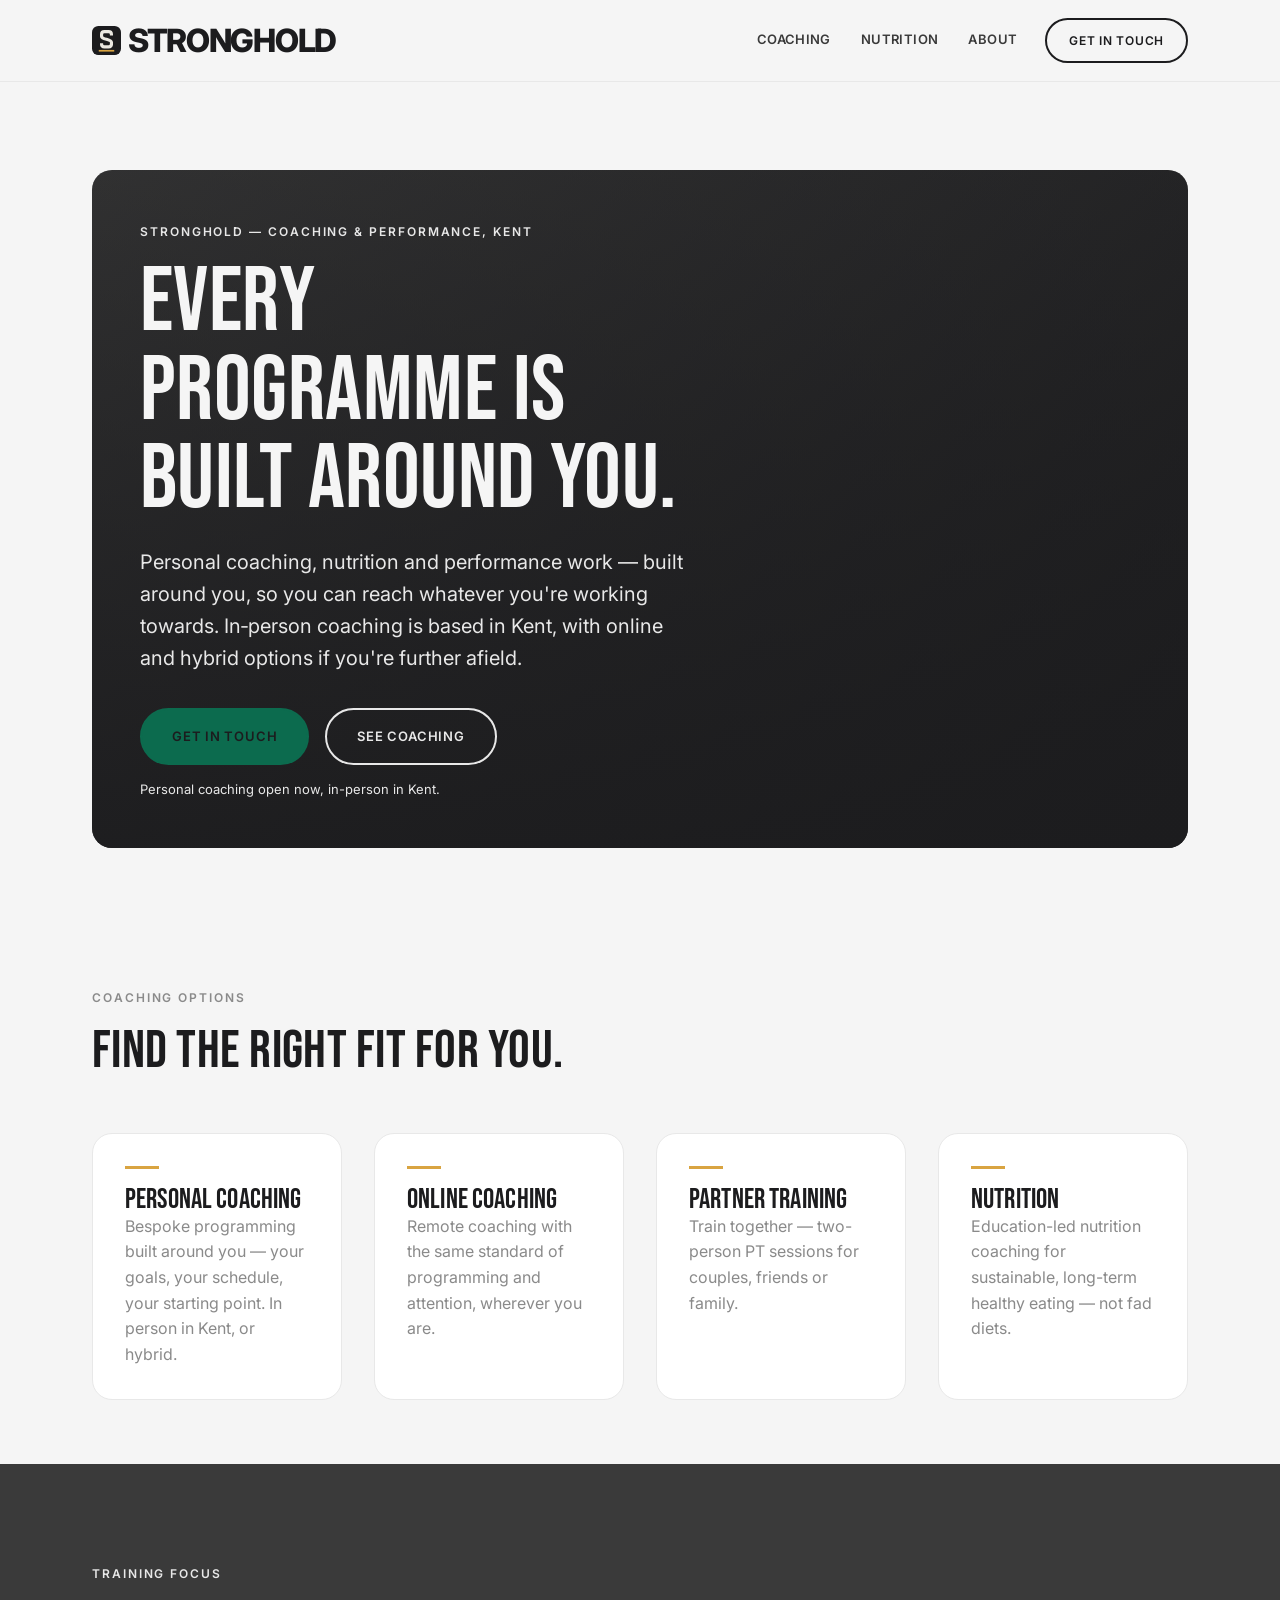
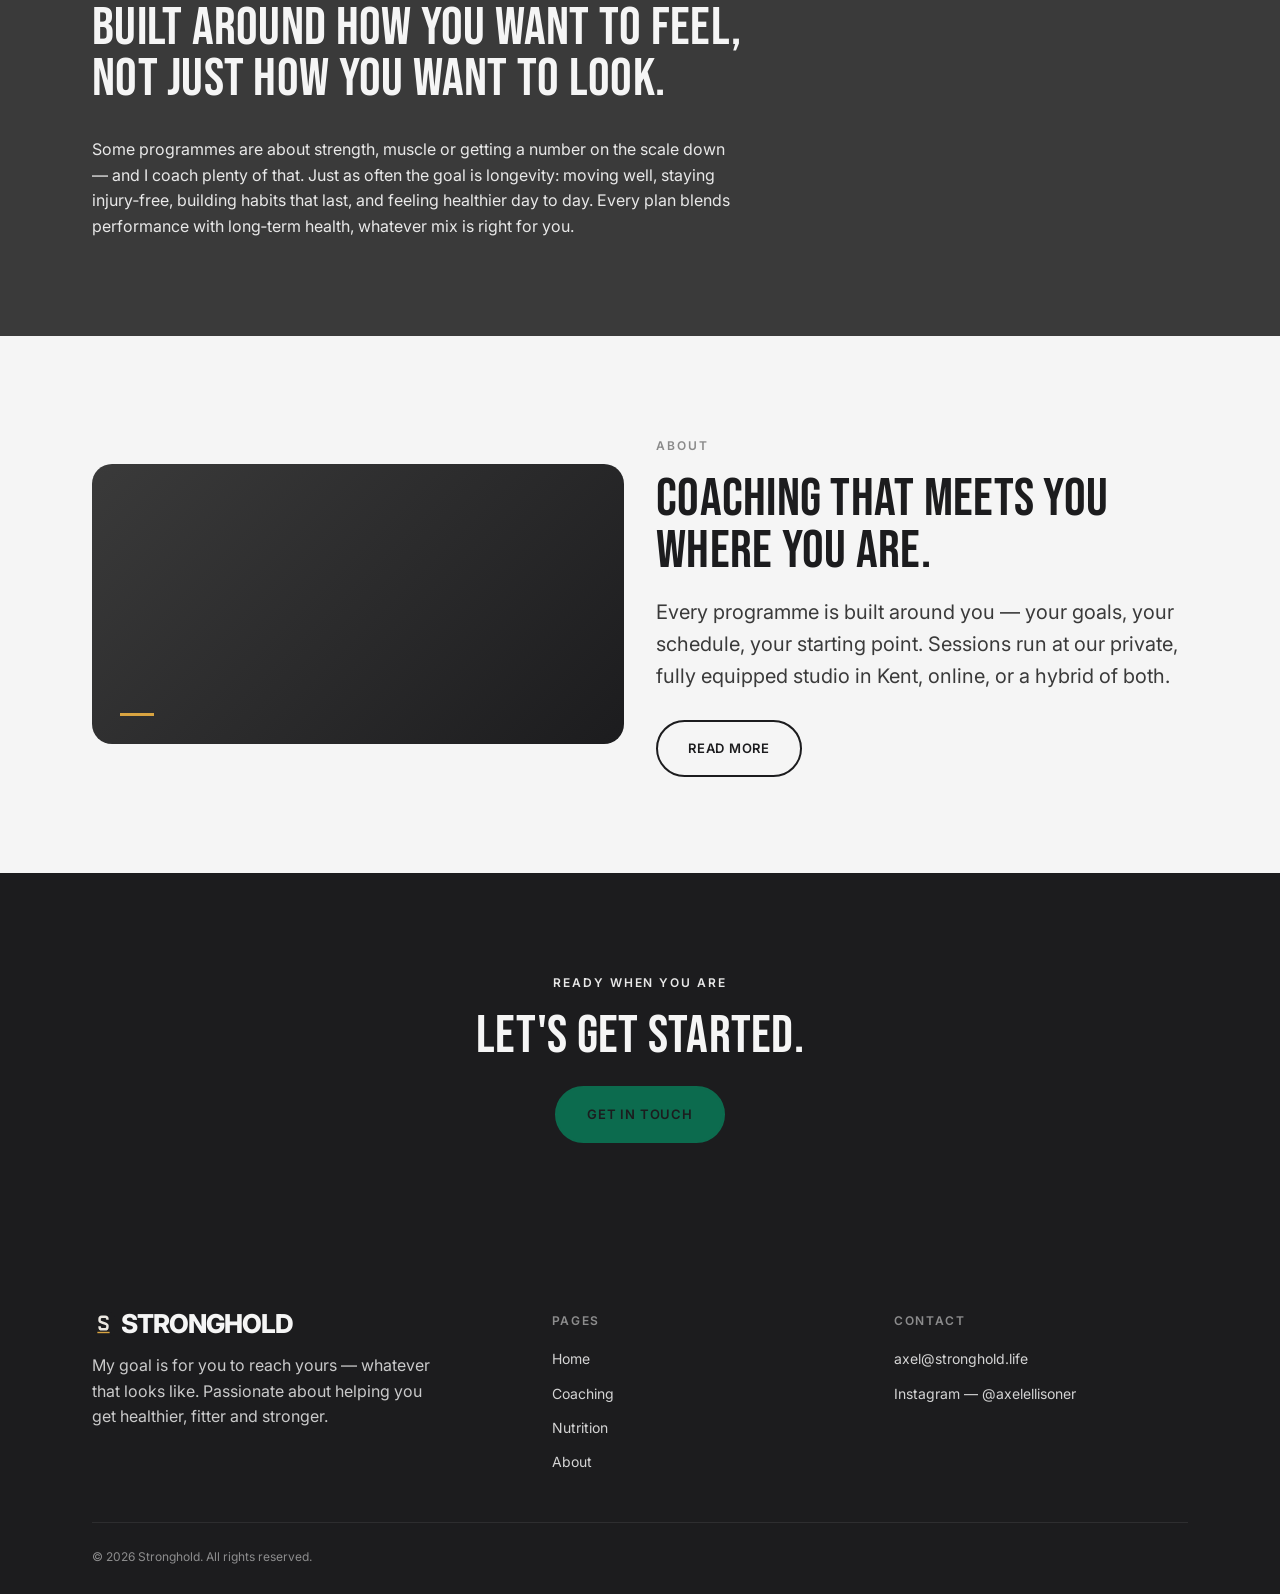
==== commit 6839aa9f: "Match logotype treatment to the Stronghold Coach app Switch the wordmark from Bebas Neue to the app'" ====
--- a/index.html
+++ b/index.html
@@ -15,7 +15,7 @@
 <body>
 <nav class="nav">
   <div class="nav-inner">
-    <a href="index.html" class="logo"><img src="logo-mark.svg" alt="" class="logo-mark">STRONGHOLD<span class="logo-dot">.</span></a>
+    <a href="index.html" class="logo"><img src="logo-mark.svg" alt="" class="logo-mark">STRONGHOLD</a>
     <div class="nav-links">
         <a href="personal-coaching.html">Coaching</a>
         <a href="nutrition.html">Nutrition</a>
@@ -111,7 +111,7 @@
   <div class="wrap">
     <div class="footer-grid">
       <div>
-        <a href="index.html" class="logo"><img src="logo-mark.svg" alt="" class="logo-mark">STRONGHOLD<span class="logo-dot">.</span></a>
+        <a href="index.html" class="logo"><img src="logo-mark.svg" alt="" class="logo-mark">STRONGHOLD</a>
         <p class="footer-statement">My goal is for you to reach yours — whatever that looks like. Passionate about helping you get healthier, fitter and stronger.</p>
       </div>
       <div>
--- a/style.css
+++ b/style.css
@@ -158,27 +158,23 @@
 .logo{
   display: inline-flex;
   align-items: center;
-  gap: 0.2em;
-  font-family: 'Bebas Neue', sans-serif;
-  font-size: 24px;
+  gap: 0.22em;
+  font-family: 'Inter', sans-serif;
+  font-weight: 800;
+  font-size: 26px;
   line-height: 1;
-  letter-spacing: 0.04em;
+  letter-spacing: -0.04em;
   color: var(--pitch);
   margin-right: auto;
 }
 
-.nav .logo{ font-size: 48px; }
+.nav .logo{ font-size: 32px; }
 
 .logo-mark{
-  width: 0.76em;
-  height: 0.76em;
+  width: 0.9em;
+  height: 0.9em;
   border-radius: 22%;
   flex: none;
-}
-
-.logo-dot{
-  color: var(--accent);
-  font-size: 1.3em;
 }
 
 .nav-links{
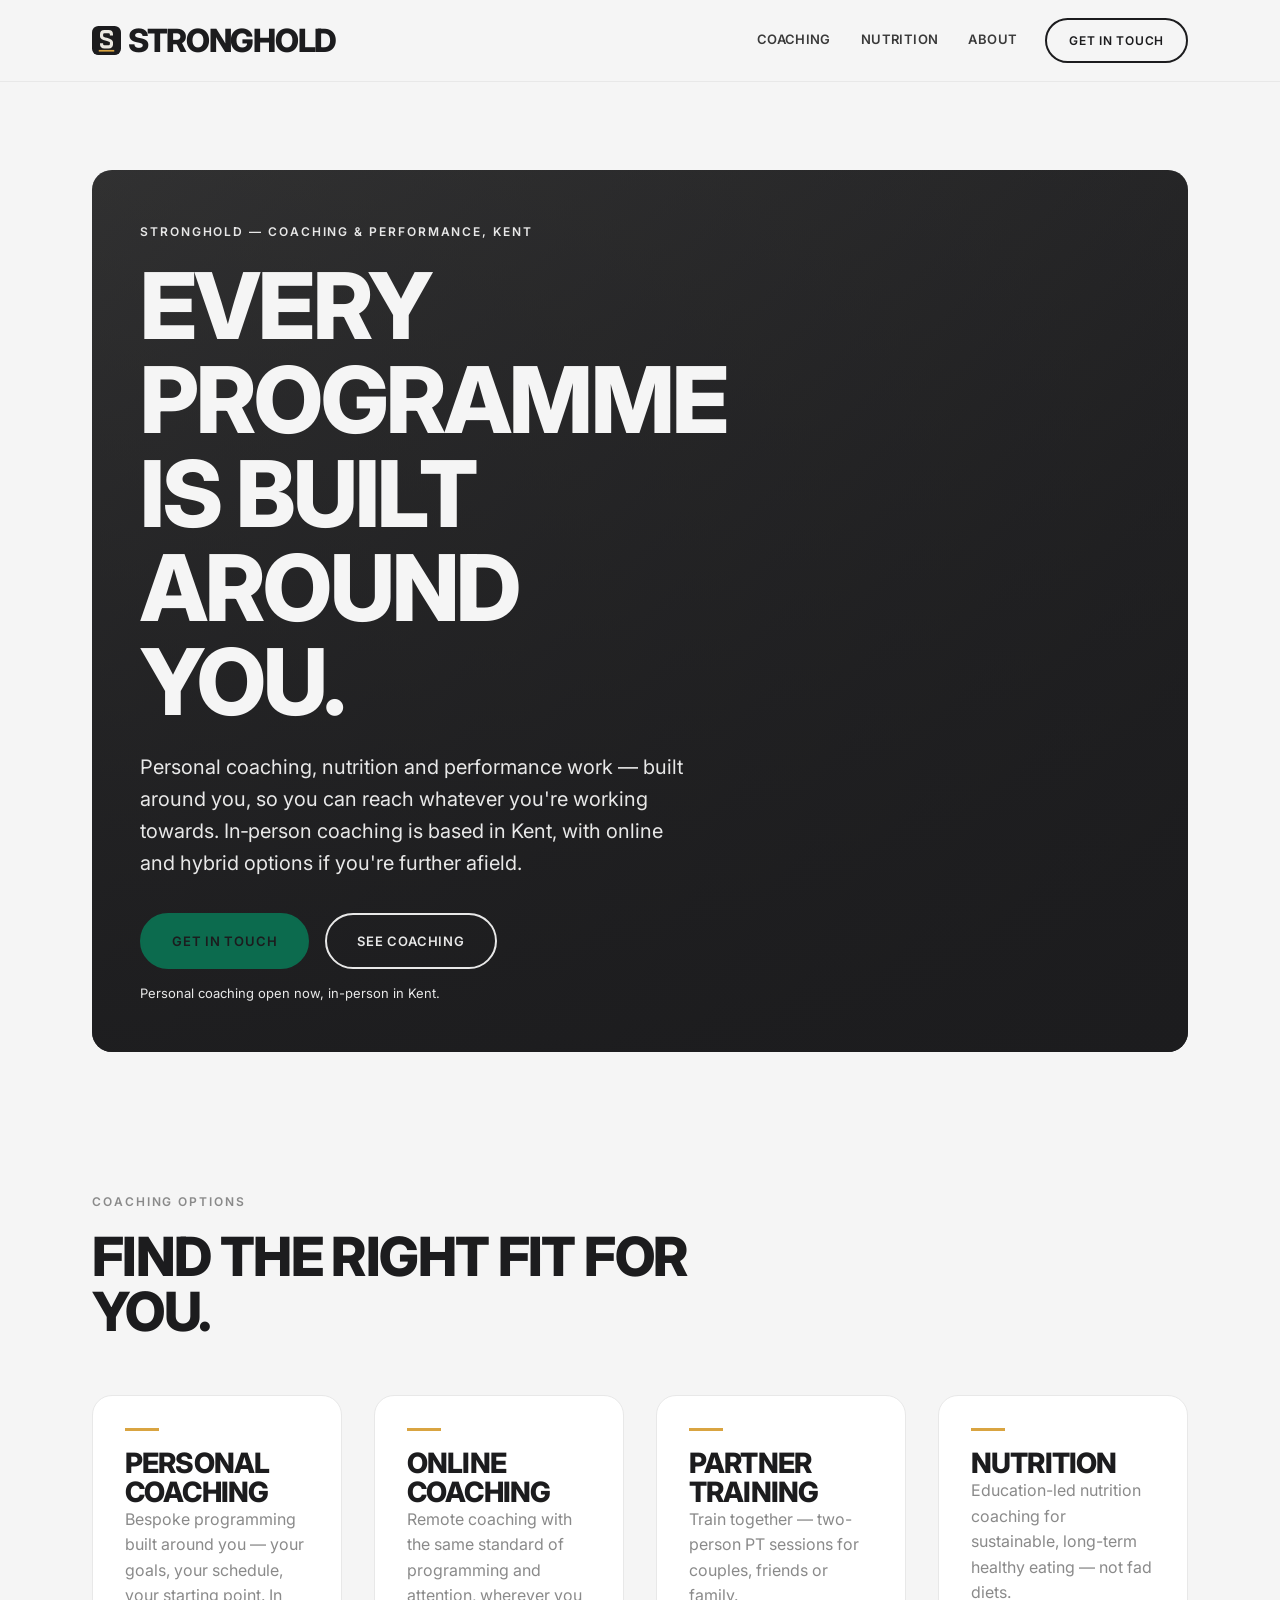
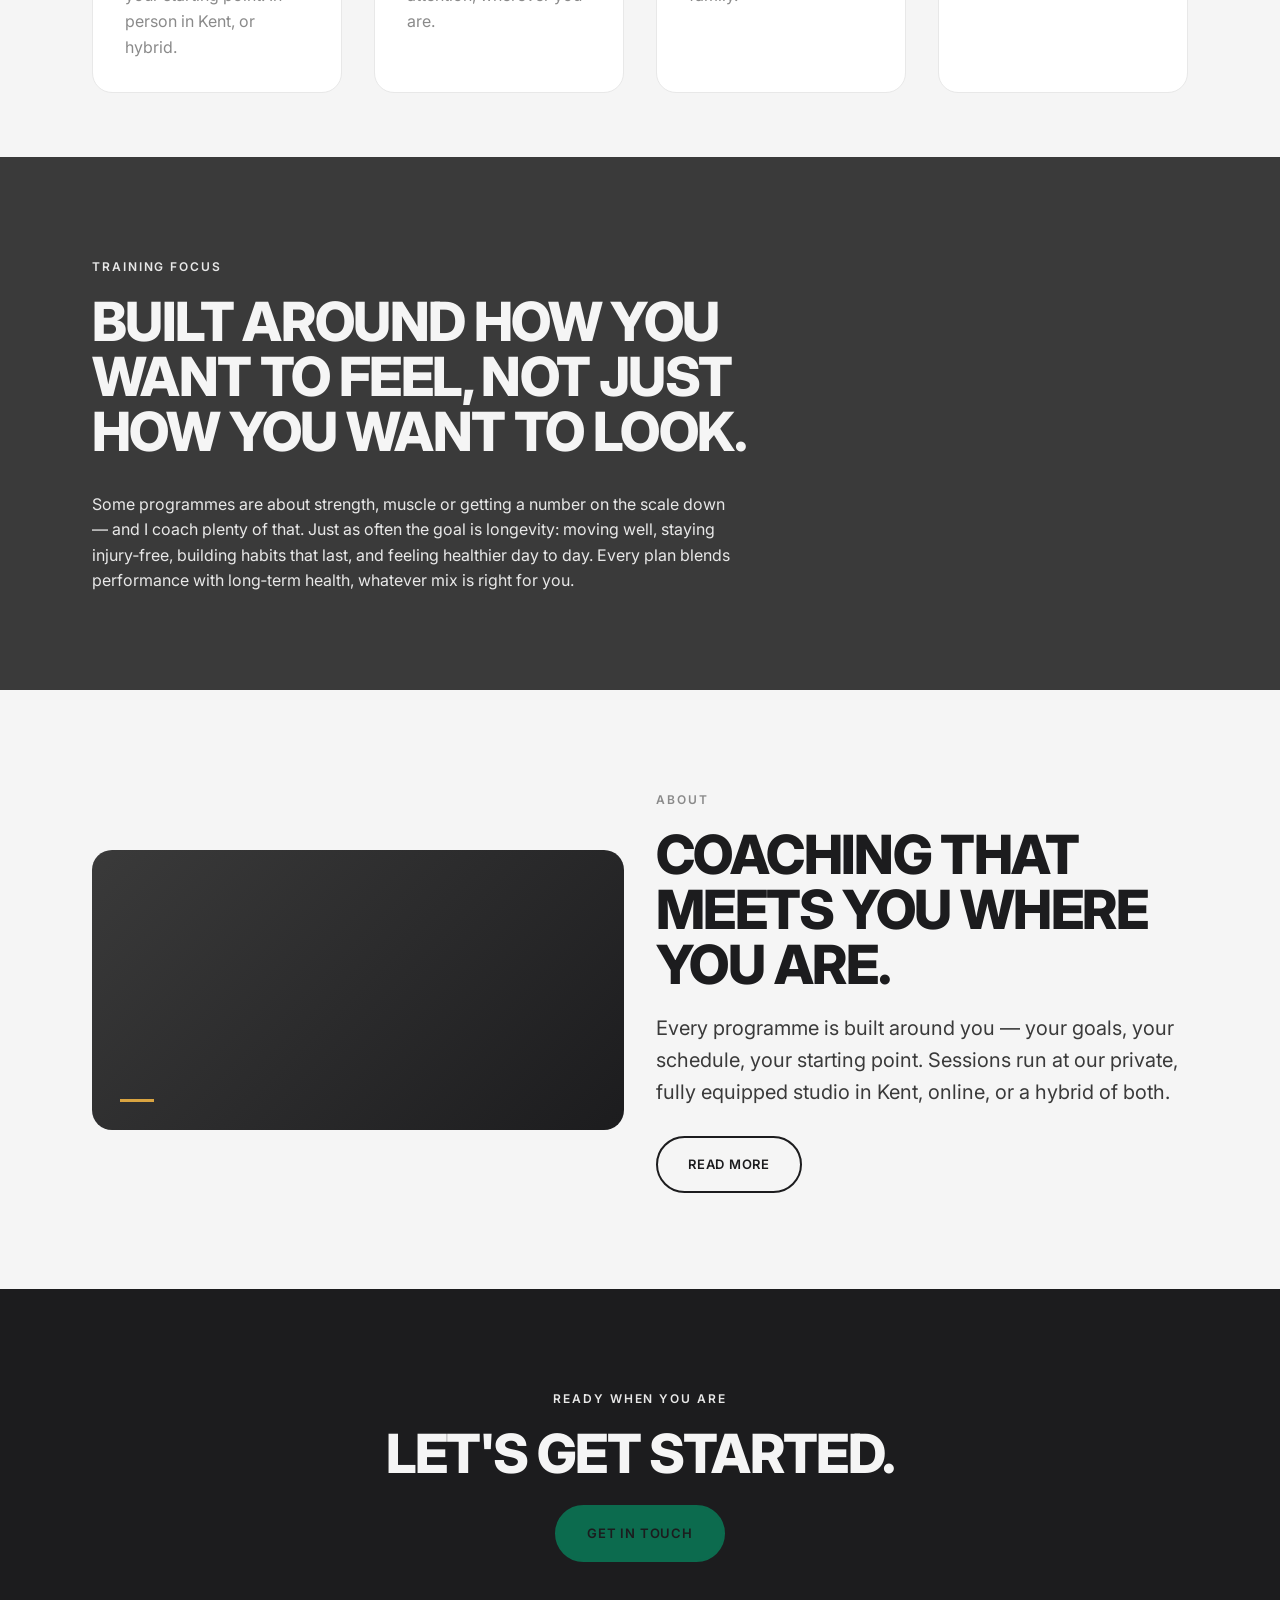
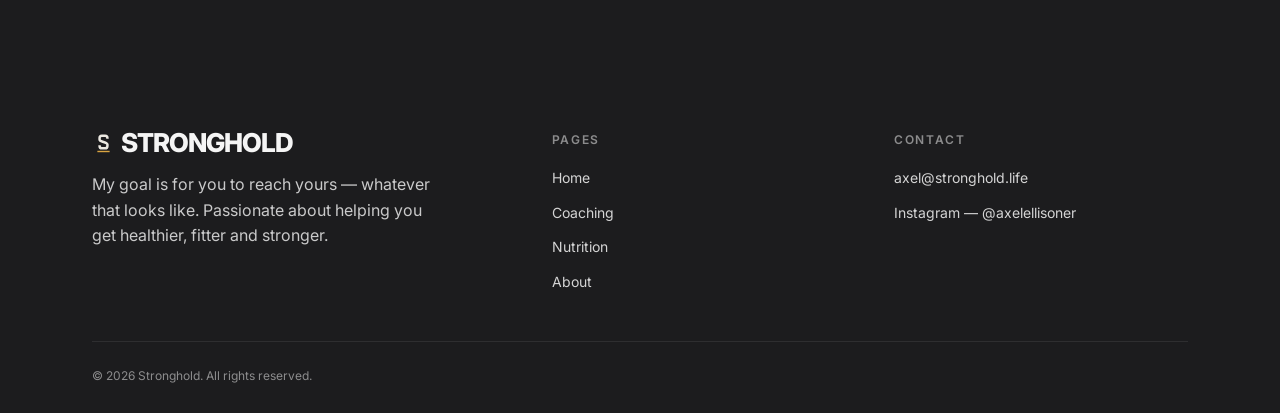
==== commit 00780458: "Drop Bebas Neue entirely and fix icon on dark backgrounds The app doesn't use Bebas Neue anywhere (o" ====
--- a/index.html
+++ b/index.html
@@ -7,7 +7,7 @@
 <meta name="description" content="Stronghold — personal coaching, nutrition and performance. Every programme built around you.">
 <link rel="preconnect" href="https://fonts.googleapis.com">
   <link rel="preconnect" href="https://fonts.gstatic.com" crossorigin>
-  <link href="https://fonts.googleapis.com/css2?family=Bebas+Neue&family=Inter:wght@400;500;600;700;800&display=swap" rel="stylesheet">
+  <link href="https://fonts.googleapis.com/css2?family=Inter:wght@400;500;600;700;800&display=swap" rel="stylesheet">
   <link rel="icon" href="logo-mark.svg" type="image/svg+xml">
   <link rel="stylesheet" href="style.css">
 
@@ -111,7 +111,7 @@
   <div class="wrap">
     <div class="footer-grid">
       <div>
-        <a href="index.html" class="logo"><img src="logo-mark.svg" alt="" class="logo-mark">STRONGHOLD</a>
+        <a href="index.html" class="logo"><img src="logo-mark-light.svg" alt="" class="logo-mark">STRONGHOLD</a>
         <p class="footer-statement">My goal is for you to reach yours — whatever that looks like. Passionate about helping you get healthier, fitter and stronger.</p>
       </div>
       <div>
--- a/style.css
+++ b/style.css
@@ -1,7 +1,7 @@
 /* ============================================================
    STRONGHOLD — shared stylesheet
-   Light scheme. Bebas Neue (display) + Inter (body).
-   Palette matches the Stronghold Coach app and logo mark.
+   Light scheme. Inter throughout (display + body), matching
+   the Stronghold Coach app. Palette matches the app and logo mark.
    ============================================================ */
 
 :root{
@@ -58,11 +58,11 @@
 
 h1, h2, h3, h4,
 .display{
-  font-family: 'Bebas Neue', sans-serif;
-  font-weight: 400;
+  font-family: 'Inter', sans-serif;
+  font-weight: 800;
   color: var(--pitch);
-  line-height: 0.96;
-  letter-spacing: 0.005em;
+  line-height: 1.02;
+  letter-spacing: -0.03em;
   margin: 0;
   text-transform: uppercase;
 }
@@ -236,7 +236,7 @@
     transition: transform 0.25s ease;
     overflow-y: auto;
   }
-  .nav-links a{ font-size: 22px; font-family:'Bebas Neue',sans-serif; letter-spacing:0.02em; }
+  .nav-links a{ font-size: 20px; font-family:'Inter',sans-serif; font-weight:800; letter-spacing:-0.02em; }
   .nav.open .nav-links{ transform: translateX(0); }
   .nav-toggle{ display: block; }
   .nav-cta{ display: none; }
@@ -383,9 +383,11 @@
 .hero-panel::before{
   content: 'S';
   position: absolute;
-  top: -0.28em; right: -0.06em;
-  font-family: 'Bebas Neue', sans-serif;
+  top: -0.2em; right: -0.1em;
+  font-family: 'Inter', sans-serif;
+  font-weight: 800;
   font-size: 340px;
+  letter-spacing: -0.03em;
   color: rgba(245,245,245,0.05);
   line-height: 1;
   pointer-events: none;
@@ -395,7 +397,7 @@
   color: var(--sand); opacity:0.75; margin-bottom: 10px;
 }
 .hero-panel .panel-stat{
-  font-family:'Bebas Neue',sans-serif; font-size: 56px; color: var(--bg); line-height:1;
+  font-family:'Inter',sans-serif; font-weight:800; letter-spacing:-0.03em; font-size: 56px; color: var(--bg); line-height:1;
 }
 
 /* ---------- Decorative panels (image-free) ---------- */
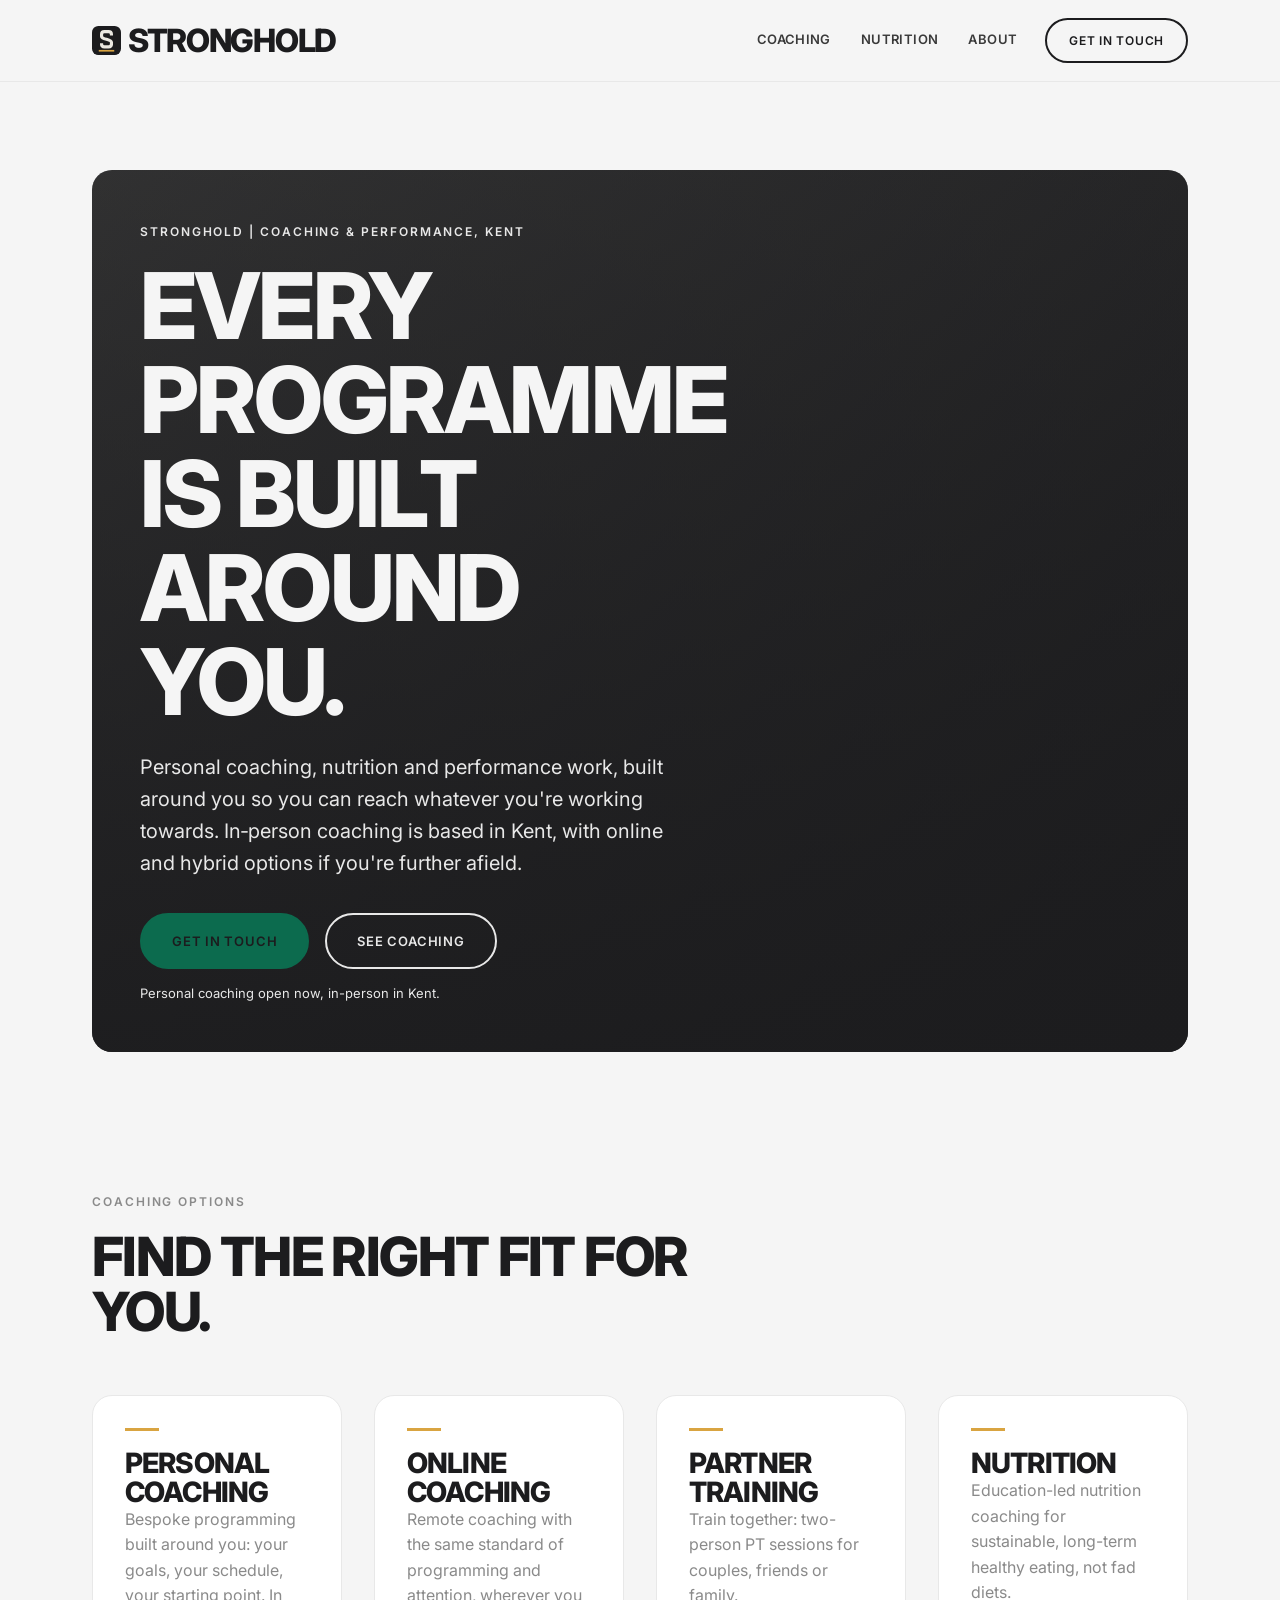
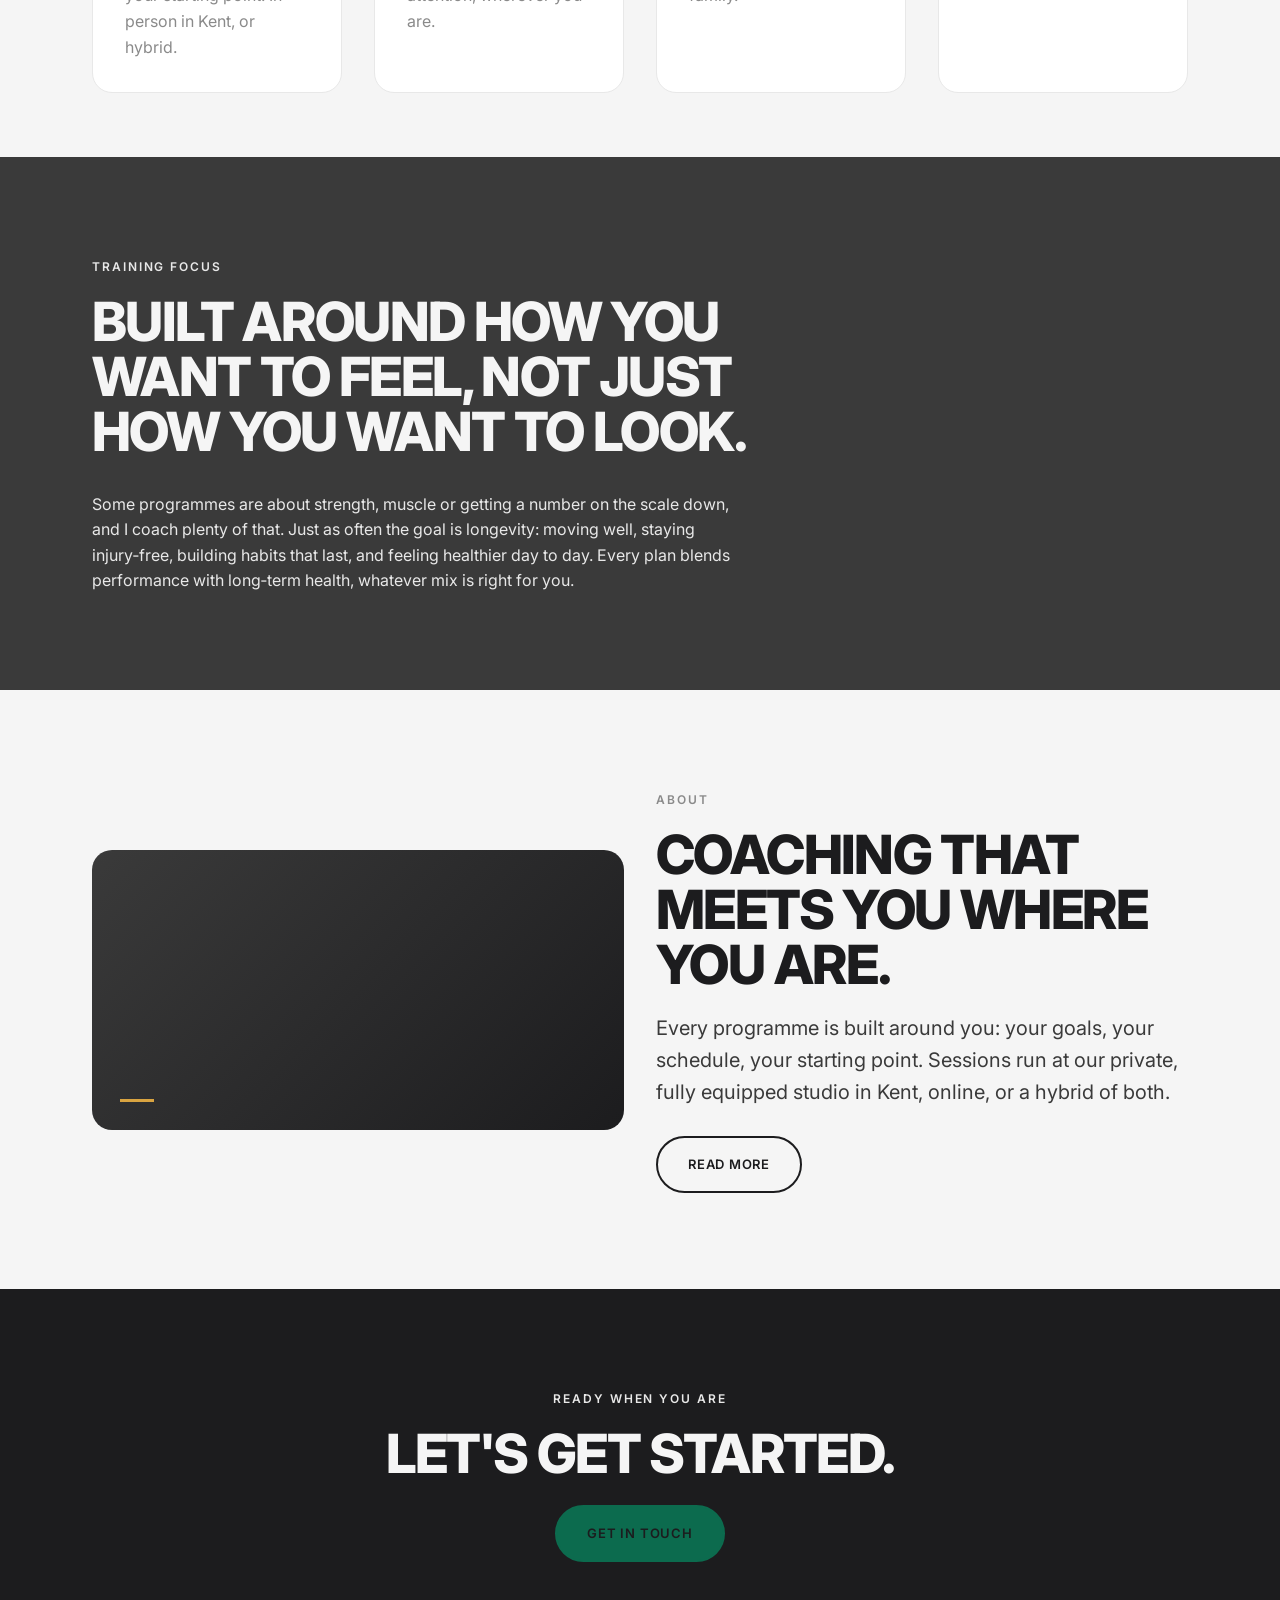
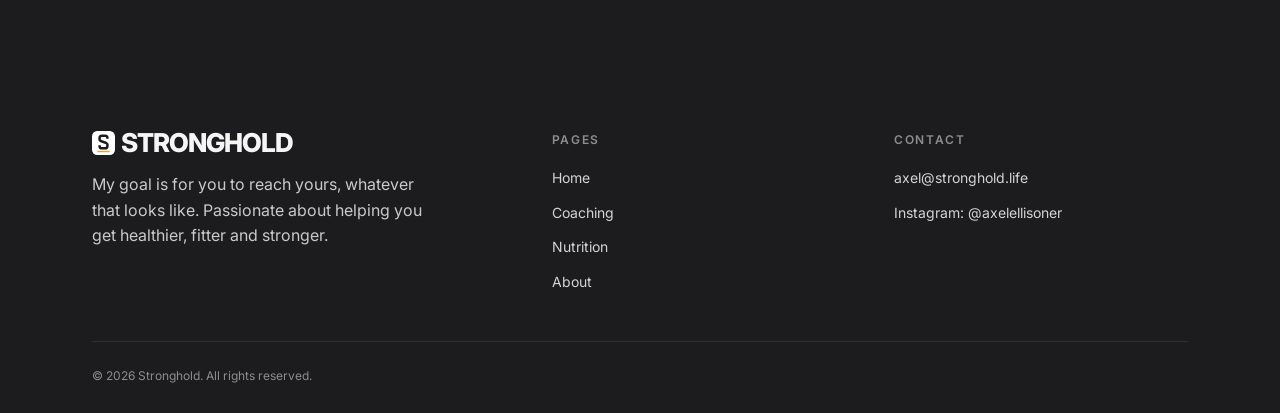
==== commit 58e5f72f: "Remove all em dashes from copy and code Rewrite every em dash across the site into plain, natural pu" ====
--- a/index.html
+++ b/index.html
@@ -3,8 +3,8 @@
 <head>
 <meta charset="UTF-8">
 <meta name="viewport" content="width=device-width, initial-scale=1.0">
-<title>Home — Stronghold</title>
-<meta name="description" content="Stronghold — personal coaching, nutrition and performance. Every programme built around you.">
+<title>Stronghold | Home</title>
+<meta name="description" content="Stronghold: personal coaching, nutrition and performance. Every programme built around you.">
 <link rel="preconnect" href="https://fonts.googleapis.com">
   <link rel="preconnect" href="https://fonts.gstatic.com" crossorigin>
   <link href="https://fonts.googleapis.com/css2?family=Inter:wght@400;500;600;700;800&display=swap" rel="stylesheet">
@@ -33,9 +33,9 @@
   <div class="wrap">
     <div class="hero-media hero-media--no-image">
       <div class="hero-media-inner">
-        <div class="eyebrow on-dark">Stronghold &mdash; Coaching &amp; Performance, Kent</div>
+        <div class="eyebrow on-dark">Stronghold | Coaching &amp; Performance, Kent</div>
         <h1>Every programme is built around you.</h1>
-        <p class="lede">Personal coaching, nutrition and performance work &mdash; built around you, so you can reach whatever you're working towards. In&#8209;person coaching is based in Kent, with online and hybrid options if you're further afield.</p>
+        <p class="lede">Personal coaching, nutrition and performance work, built around you so you can reach whatever you're working towards. In&#8209;person coaching is based in Kent, with online and hybrid options if you're further afield.</p>
         <div class="hero-ctas">
           <a href="about.html#contact" class="btn btn-primary">Get in touch</a>
           <a href="personal-coaching.html" class="btn btn-ghost on-dark">See coaching</a>
@@ -56,7 +56,7 @@
       <a href="personal-coaching.html#in-person" class="card">
         <div class="card-rule"></div>
         <h3>Personal Coaching</h3>
-        <p>Bespoke programming built around you &mdash; your goals, your schedule, your starting point. In person in Kent, or hybrid.</p>
+        <p>Bespoke programming built around you: your goals, your schedule, your starting point. In person in Kent, or hybrid.</p>
       </a>
       <a href="personal-coaching.html#online" class="card">
         <div class="card-rule"></div>
@@ -66,12 +66,12 @@
       <a href="personal-coaching.html#partner" class="card">
         <div class="card-rule"></div>
         <h3>Partner Training</h3>
-        <p>Train together &mdash; two-person PT sessions for couples, friends or family.</p>
+        <p>Train together: two-person PT sessions for couples, friends or family.</p>
       </a>
       <a href="nutrition.html" class="card">
         <div class="card-rule"></div>
         <h3>Nutrition</h3>
-        <p>Education-led nutrition coaching for sustainable, long-term healthy eating &mdash; not fad diets.</p>
+        <p>Education-led nutrition coaching for sustainable, long-term healthy eating, not fad diets.</p>
       </a>
     </div>
   </div>
@@ -83,7 +83,7 @@
       <div class="eyebrow on-dark">Training focus</div>
       <h2>Built around how you want to feel, not just how you want to look.</h2>
     </div>
-    <p style="max-width:640px;">Some programmes are about strength, muscle or getting a number on the scale down &mdash; and I coach plenty of that. Just as often the goal is longevity: moving well, staying injury&#8209;free, building habits that last, and feeling healthier day to day. Every plan blends performance with long&#8209;term health, whatever mix is right for you.</p>
+    <p style="max-width:640px;">Some programmes are about strength, muscle or getting a number on the scale down, and I coach plenty of that. Just as often the goal is longevity: moving well, staying injury&#8209;free, building habits that last, and feeling healthier day to day. Every plan blends performance with long&#8209;term health, whatever mix is right for you.</p>
   </div>
 </section>
 
@@ -93,7 +93,7 @@
     <div>
       <div class="eyebrow">About</div>
       <h2 style="margin-bottom:20px;">Coaching that meets you where you are.</h2>
-      <p class="lede" style="margin-bottom:28px;">Every programme is built around you &mdash; your goals, your schedule, your starting point. Sessions run at our private, fully equipped studio in Kent, online, or a hybrid of both.</p>
+      <p class="lede" style="margin-bottom:28px;">Every programme is built around you: your goals, your schedule, your starting point. Sessions run at our private, fully equipped studio in Kent, online, or a hybrid of both.</p>
       <a href="about.html" class="btn btn-ghost">Read more</a>
     </div>
   </div>
@@ -112,7 +112,7 @@
     <div class="footer-grid">
       <div>
         <a href="index.html" class="logo"><img src="logo-mark-light.svg" alt="" class="logo-mark">STRONGHOLD</a>
-        <p class="footer-statement">My goal is for you to reach yours — whatever that looks like. Passionate about helping you get healthier, fitter and stronger.</p>
+        <p class="footer-statement">My goal is for you to reach yours, whatever that looks like. Passionate about helping you get healthier, fitter and stronger.</p>
       </div>
       <div>
         <div class="footer-heading">Pages</div>
@@ -127,7 +127,7 @@
         <div class="footer-heading">Contact</div>
         <div class="footer-links">
           <a href="mailto:axel@stronghold.life">axel@stronghold.life</a>
-          <a href="https://instagram.com/axelellisoner" target="_blank" rel="noopener">Instagram — @axelellisoner</a>
+          <a href="https://instagram.com/axelellisoner" target="_blank" rel="noopener">Instagram: @axelellisoner</a>
         </div>
       </div>
     </div>
--- a/style.css
+++ b/style.css
@@ -1,14 +1,14 @@
 /* ============================================================
-   STRONGHOLD — shared stylesheet
+   STRONGHOLD: shared stylesheet
    Light scheme. Inter throughout (display + body), matching
    the Stronghold Coach app. Palette matches the app and logo mark.
    ============================================================ */
 
 :root{
-  --bg:      #F5F5F5; /* background — app paper */
-  --accent:  #0C6B4E; /* app accent green — buttons, links, highlights */
-  --gold:    #D9A441; /* logo-mark gold — brand accents only */
-  --pitch:   #1C1C1E; /* near-black — matches logo-mark background */
+  --bg:      #F5F5F5; /* background, app paper */
+  --accent:  #0C6B4E; /* app accent green, buttons, links, highlights */
+  --gold:    #D9A441; /* logo-mark gold, brand accents only */
+  --pitch:   #1C1C1E; /* near-black, matches logo-mark background */
   --stone:   #3A3A3A; /* body ink */
   --grey:    #8A8A8A; /* muted secondary text */
   --sand:    #E8E8E8; /* borders / hairlines, and text on dark surfaces */
